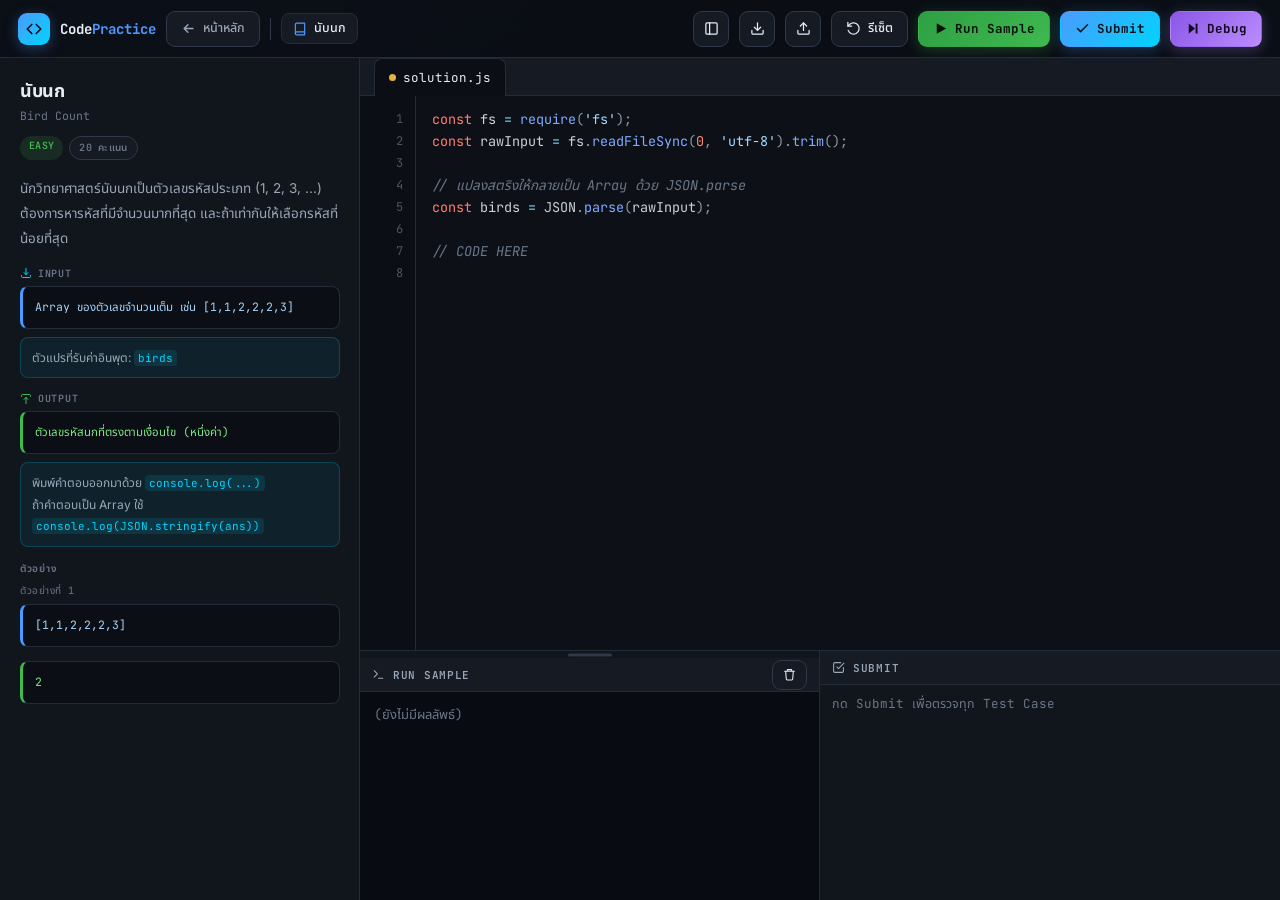
==== editor.html @ e8d46a06 "อัปเดต 2026-09-27 20:39" ====
<!DOCTYPE html>
<html lang="th">
<head>
<meta charset="UTF-8">
<meta name="viewport" content="width=device-width, initial-scale=1.0">
<title>Code Practice — Editor</title>
<link rel="icon" href="data:image/svg+xml,%3Csvg xmlns='http://www.w3.org/2000/svg' viewBox='0 0 32 32'%3E%3Crect width='32' height='32' rx='8' fill='%2300d4ff'/%3E%3Cpath d='M13 10L7 16l6 6M19 10l6 6-6 6' fill='none' stroke='%230b0e14' stroke-width='3' stroke-linecap='round' stroke-linejoin='round'/%3E%3C/svg%3E">
<link rel="preconnect" href="https://fonts.googleapis.com">
<link rel="preconnect" href="https://fonts.gstatic.com" crossorigin>
<link href="https://fonts.googleapis.com/css2?family=JetBrains+Mono:wght@400;500;700&family=Inter:wght@400;500;600;700&family=Noto+Sans+Thai:wght@400;500;600&display=swap" rel="stylesheet">
<link rel="stylesheet" href="js/theme.css?v=54">
<style>
/* ============ LAYOUT 3 ส่วน ============ */
.app{position:relative;z-index:1;display:flex;flex-direction:column;height:100vh;overflow:hidden}
.body{flex:1;display:flex;min-height:0}
.side{
  width:360px;flex:none;display:flex;flex-direction:column;
  background:var(--bg2);border-right:1px solid var(--line);
  transition:width .2s cubic-bezier(.2,.7,.3,1);
}
.side.hide{width:0;border-right-color:transparent}
.side-in{width:360px;height:100%;overflow-y:auto;padding:20px 20px 40px}
.side h1{font-size:18px;font-weight:700;letter-spacing:-.3px;margin-bottom:3px}
.side .sub{font-family:var(--mono);font-size:11.5px;color:var(--fg3);margin-bottom:13px}
.chips{display:flex;gap:6px;flex-wrap:wrap;margin-bottom:16px}
.chip{font-family:var(--mono);font-size:10px;font-weight:600;letter-spacing:.3px;padding:3px 9px;border-radius:999px;text-transform:uppercase}
.chip.easy{background:rgba(63,185,80,.14);color:var(--ok)}
.chip.medium{background:rgba(227,179,65,.14);color:var(--warn)}
.chip.hard{background:rgba(248,81,73,.14);color:var(--err)}
.chip.score{background:var(--card);color:var(--fg3);border:1px solid var(--line2)}
.side .desc{font-size:13.5px;line-height:1.85;color:var(--fg2);margin-bottom:16px}
.blk{margin-bottom:14px}
.blk-t{display:flex;align-items:center;gap:6px;margin-bottom:6px;font-family:var(--mono);font-size:10px;font-weight:600;letter-spacing:.7px;text-transform:uppercase;color:var(--fg3)}
.blk-t svg{width:12px;height:12px}
.blk-t.in svg{color:var(--acc2)} .blk-t.out svg{color:var(--ok)}
.blk pre{font-family:var(--mono);font-size:11.5px;line-height:1.8;white-space:pre-wrap;word-break:break-word;background:var(--bg);border:1px solid var(--line);border-left:3px solid var(--acc);border-radius:8px;padding:10px 12px;color:#a5d6ff}
.blk.out pre{border-left-color:var(--ok);color:#7ee787}
.hint{margin-top:8px;padding:9px 11px;border-radius:8px;background:rgba(0,212,255,.07);border:1px solid rgba(0,212,255,.2);font-size:12px;line-height:1.8;color:var(--fg2)}
.hint code{font-family:var(--mono);font-size:11px;color:var(--acc2);background:rgba(0,212,255,.1);padding:1px 4px;border-radius:4px}
.ex{margin-bottom:8px}
.ex-head{font-family:var(--mono);font-size:10px;color:var(--fg3);text-transform:uppercase;letter-spacing:.5px;margin-bottom:5px}

.right{flex:1;display:flex;flex-direction:column;min-width:0;min-height:0}
.edbar{
  flex:none;display:flex;align-items:center;gap:8px;height:38px;padding:0 14px;
  background:var(--card);border-bottom:1px solid var(--line);
}
.tab{display:flex;align-items:center;gap:7px;height:38px;padding:0 14px;font-family:var(--mono);font-size:12.5px;background:var(--bg);border:1px solid var(--line);border-bottom:none;border-radius:8px 8px 0 0;margin-bottom:-1px}
.tab .dot{width:7px;height:7px;border-radius:50%;background:var(--warn)}
/* ป้ายสถานะการบันทึกอัตโนมัติ */
#saveTag{font-size:11px;color:var(--fg3);display:flex;align-items:center;gap:5px;white-space:nowrap}
#saveTag:empty{display:none}
#saveTag.ok{color:var(--ok,#3fb950)}
#saveTag.saving{color:var(--fg3)}
#saveTag.ok::before{content:'';width:6px;height:6px;border-radius:50%;background:currentColor;flex:none}
.ed{flex:1;min-height:0;display:flex}

/* ---- bottom 2 ส่วน ---- */
.bottom{flex:none;display:flex;height:250px;min-height:34px;border-top:1px solid var(--line)}
.bottom .panel{width:50%;border-right:1px solid var(--line)}
.bottom .panel:last-child{border-right:none}
.grip{flex:none;height:7px;cursor:ns-resize;position:relative}
.grip::after{content:'';position:absolute;left:50%;top:50%;transform:translate(-50%,-50%);width:44px;height:3px;border-radius:3px;background:var(--line2)}
.grip:hover::after{background:var(--acc)}

/* RAW OUTPUT — ไม่มี UI ตกแต่ง */
.raw{
  flex:1;min-height:0;overflow:auto;padding:12px 14px;
  font-family:var(--mono);font-size:13px;line-height:1.7;
  white-space:pre-wrap;word-break:break-word;color:#c9d1d9;background:#080b11;
}
.raw .errline{color:var(--err)}
.raw .dimline{color:var(--fg3)}
.raw .cursor{display:inline-block;width:8px;height:15px;background:var(--acc2);vertical-align:-2px;animation:blink 1s steps(2) infinite}
@keyframes blink{50%{opacity:0}}

/* test case list */
.tcs{padding:8px 10px;display:flex;flex-direction:column;gap:6px}
.tc{border:1px solid var(--line);border-radius:9px;background:var(--bg);overflow:hidden}
.tc-h{display:flex;align-items:center;gap:8px;padding:7px 10px;cursor:pointer}
.tc-h:hover{background:var(--card)}
.tc-n{font-family:var(--mono);font-size:11.5px;color:var(--acc);font-weight:600}
.tc-s{margin-left:auto;font-family:var(--mono);font-size:10px;font-weight:700;padding:2px 8px;border-radius:999px;letter-spacing:.4px}
.tc-s.ok{background:rgba(63,185,80,.15);color:var(--ok)}
.tc-s.no{background:rgba(248,81,73,.15);color:var(--err)}
.tc-b{display:none;padding:0 10px 10px;font-family:var(--mono);font-size:11.5px;line-height:1.8;color:var(--fg2)}
.tc.open .tc-b{display:block}
.tc-b b{color:var(--fg3);font-weight:400}
.tc-b .g{color:var(--ok)} .tc-b .r{color:var(--err)}
.sum{display:flex;align-items:center;gap:10px;font-family:var(--mono);font-size:11.5px;padding:2px 2px 6px}
.sum .ok{color:var(--ok);font-weight:700} .sum .no{color:var(--err);font-weight:700} .sum .dim{color:var(--fg3)}

/* ===== หน้าสรุปคะแนนหลัง Submit ===== */
.finish{padding:16px 14px 14px;text-align:center;border-bottom:1px solid var(--line)}
.finish.pass{background:linear-gradient(180deg,rgba(63,185,80,.10),transparent 78%)}
.finish.fail{background:linear-gradient(180deg,rgba(210,153,34,.10),transparent 78%)}
.fin-badge{width:46px;height:46px;margin:0 auto 8px;border-radius:50%;
  display:flex;align-items:center;justify-content:center;
  background:rgba(63,185,80,.15);color:var(--ok);border:1px solid rgba(63,185,80,.4)}
.fin-badge svg{width:26px;height:26px}
.finish.fail .fin-badge{background:rgba(210,153,34,.15);border-color:rgba(210,153,34,.4);color:var(--warn)}
.fin-tt{font-size:14px;font-weight:700;letter-spacing:.1px}
.fin-score{font-family:var(--mono);font-size:38px;font-weight:800;line-height:1.15;margin:2px 0 1px;
  color:var(--ok);letter-spacing:-1px}
.finish.fail .fin-score{color:var(--warn)}
.fin-score span{font-size:16px;font-weight:600;color:var(--fg3);letter-spacing:0}
.fin-grade{font-size:12px;color:var(--fg2);margin-bottom:12px}
.fin-acts{display:flex;gap:8px;justify-content:center;flex-wrap:wrap}
.fin-acts .btn{text-decoration:none}
.fin-toggle{margin:8px 12px 2px;padding:6px 10px;border-radius:8px;cursor:pointer;
  font-size:11.5px;color:var(--fg3);text-align:center;user-select:none;
  border:1px dashed var(--line);transition:color .12s,border-color .12s}
.fin-toggle:hover{color:var(--acc);border-color:var(--acc)}
.fin-detail{display:none;padding-top:0}
.fin-detail.show{display:block;flex:1;min-height:0;overflow:auto}
.fin-detail .tc:first-child{border-top:1px solid var(--line)}
/* กางรายละเอียดแล้ว ให้หน้าสรุปหยุดขยายแล้วเลื่อนอยู่ตรงนั้น */
.panel.expanded > .pbody{flex:none;overflow:visible}
.nav .btn.back{color:var(--fg2);text-decoration:none}
.nav .btn.back:hover{color:var(--fg);border-color:var(--fg3)}

/* แถบบนกว้างธรรมชาติ ~880px ถ้าแคบกว่านั้นปุ่มจะดันจนล้น
   จึงตัดคำในปุ่มออก เหลือไอคอนล้วน (ยังมี title อธิบายตอนเอามาชี้)
   จอเล็กกว่านั้นอีก ตัดชื่อเว็บออก เหลือเครื่องหมาย */
@media (max-width:880px){
  .nav .btn .bl{display:none}
  .nav .btn{padding-left:9px;padding-right:9px}
  .nav .btn.back span{display:none}
}
@media (max-width:520px){
  .nav .brand-txt{display:none}
}
/* จอเล็กกว่า ~440px ทุกอย่างยังไม่พอด้วย แม้ตัดคำในปุ่มหมดแล้ว
   ตัดปุ่มส่งออก/นำเข้าออก (เป็นการย้ายไฟล์ บนมือถือไม่มีประโยชน์อยู่แล้ว
   งานยังบันทึกในเครื่องอัตโนมัติ) และลดช่องว่างให้พอดี */
@media (max-width:440px){
  .nav{padding:0 10px;gap:6px}
  .nav #btnExport, .nav #btnImport, .nav .nav-div{display:none}
  .nav .btn.icon, .nav .btn{padding-left:7px;padding-right:7px}
}

/* debug area */
.dbgwrap{flex:none;display:none;flex-direction:column;border-top:2px solid var(--pur);background:var(--bg2)}
.dbgwrap.on{display:flex}
.dbgbar{flex:none;display:flex;align-items:center;gap:7px;flex-wrap:wrap;height:46px;padding:0 12px;background:var(--card);border-bottom:1px solid var(--line)}
.dbgcols{flex:1;min-height:0;display:flex}
.dbgcols .panel{width:33.333%;border-right:1px solid var(--line)}
.dbgcols .panel:last-child{border-right:none}
@media (max-width:1000px){
  /* จอแคบ: ย่อแผงล่างให้สั้นลง เพื่อให้พื้นที่เขียนโค้ดได้มากที่สุด */
  .bottom{flex-direction:column;height:auto}
  .bottom .panel{width:100%;height:128px;flex:none;border-right:none;border-bottom:1px solid var(--line)}
  .ed{min-height:180px}
  /* จอแคบ: sidebar เป็น panel เลื่อนเข้ามา ไม่ทับตัวโค้ด
     ซ่อนไว้ตั้งแต่ CSS ไม่ต้องรอ JS -> ไม่มีอาการกะพริบทับโค้ด */
  .side{position:fixed;top:var(--navH);left:0;bottom:0;width:min(86vw,360px);z-index:30;
       transform:translateX(-100%);box-shadow:0 0 50px rgba(0,0,0,.7);
       transition:transform .2s cubic-bezier(.2,.7,.3,1)}
  .side.open{transform:translateX(0)}
  .side-in{width:100%}
  .sidebg{display:none}
  .sidebg.on{display:block;position:fixed;left:0;top:0;right:0;bottom:0;
       background:rgba(0,0,0,.5);z-index:25}
  .nav .pill{display:none}
}
</style>
</head>
<body>
<div class="app">

  <!-- ================= NAVBAR ================= -->
  <nav class="nav">
    <a href="index.html" class="brand" title="กลับหน้าแรก">
      <div class="brand-mark">
        <svg viewBox="0 0 24 24" fill="none" stroke="currentColor" stroke-width="2.2" stroke-linecap="round" stroke-linejoin="round"><path d="M9 18l-6-6 6-6"/><path d="M15 6l6 6-6 6"/></svg>
      </div>
      <div class="brand-txt">Code<b>Practice</b></div>
    </a>
    <a href="index.html" class="btn back" id="btnHome" title="กลับไปหน้ารายการโจทย์ (งานที่เขียนไว้ยังอยู่ครบ)">
      <svg viewBox="0 0 24 24" fill="none" stroke="currentColor" stroke-width="2.3" stroke-linecap="round" stroke-linejoin="round"><path d="M19 12H5M11 18l-6-6 6-6"/></svg>
      <span>หน้าหลัก</span>
    </a>
    <div class="nav-div"></div>
    <div class="pill">
      <svg viewBox="0 0 24 24" fill="none" stroke="currentColor" stroke-width="2" stroke-linecap="round" stroke-linejoin="round"><path d="M4 19.5A2.5 2.5 0 0 1 6.5 17H20"/><path d="M6.5 2H20v20H6.5A2.5 2.5 0 0 1 4 19.5v-15A2.5 2.5 0 0 1 6.5 2z"/></svg>
      <b id="probName">—</b>
    </div>
    <div class="nav-sp"></div>
    <button class="btn icon" id="btnSide" title="ซ่อน/แสดงโจทย์ (Ctrl+B)">
      <svg viewBox="0 0 24 24" fill="none" stroke="currentColor" stroke-width="2" stroke-linecap="round" stroke-linejoin="round"><rect x="3" y="3" width="18" height="18" rx="2"/><path d="M9 3v18"/></svg>
    </button>
    <button class="btn icon" id="btnExport" title="บันทึกงานทั้งหมดเป็นไฟล์ .json (เก็บไว้นอกเบราว์เซอร์ได้)">
      <svg viewBox="0 0 24 24" fill="none" stroke="currentColor" stroke-width="2" stroke-linecap="round" stroke-linejoin="round"><path d="M21 15v4a2 2 0 0 1-2 2H5a2 2 0 0 1-2-2v-4"/><path d="M7 10l5 5 5-5"/><path d="M12 15V3"/></svg>
    </button>
    <button class="btn icon" id="btnImport" title="นำเข้างานที่บันทึกไว้จากไฟล์ .json">
      <svg viewBox="0 0 24 24" fill="none" stroke="currentColor" stroke-width="2" stroke-linecap="round" stroke-linejoin="round"><path d="M21 15v4a2 2 0 0 1-2 2H5a2 2 0 0 1-2-2v-4"/><path d="M7 8l5-5 5 5"/><path d="M12 3v12"/></svg>
    </button>
    <button class="btn" id="btnReset" title="คืนค่าโค้ดเริ่มต้น">
      <svg viewBox="0 0 24 24" fill="none" stroke="currentColor" stroke-width="2" stroke-linecap="round" stroke-linejoin="round"><path d="M3 2v6h6"/><path d="M3.51 15a9 9 0 1 0 2.13-9.36L3 8"/></svg>
      <span class="bl">รีเซ็ต</span>
    </button>
    <button class="btn go" id="btnRun" title="รันตัวอย่างเดียว (Ctrl+Enter)">
      <svg viewBox="0 0 24 24" fill="currentColor"><path d="M6 3.5v17l15-8.5z"/></svg>
      <span class="bl">Run Sample</span>
    </button>
    <button class="btn send" id="btnSubmit" title="ตรวจทุก Test Case (Ctrl+Shift+Enter)">
      <svg viewBox="0 0 24 24" fill="none" stroke="currentColor" stroke-width="2.4" stroke-linecap="round" stroke-linejoin="round"><path d="M20 6L9 17l-5-5"/></svg>
      <span class="bl">Submit</span>
    </button>
    <button class="btn dbg" id="btnDebug" title="เดินทีละบรรทัด (F5)">
      <svg viewBox="0 0 24 24" fill="currentColor"><path d="M6 4l10 8-10 8z"/><rect x="17" y="4" width="3" height="16" rx="1"/></svg>
      <span class="bl">Debug</span>
    </button>
  </nav>

  <!-- ================= BODY ================= -->
  <div class="body">

    <!-- ฉากมืดหลัง sidebar (จอแคบ) — ต้องอยู่นอก .side เพราะ .side มี transform
         ซึ่งจะกลายเป็น containing block ของ position:fixed ทำให้คลุมได้แค่กรอบ sidebar -->
    <div class="sidebg" id="sidebg"></div>

    <!-- โจทย์ -->
    <aside class="side" id="side">
      <div class="side-in">
        <h1 id="pTitle">—</h1>
        <div class="sub" id="pSub">—</div>
        <div class="chips">
          <span class="chip easy" id="pDiff">—</span>
          <span class="chip score" id="pScore">—</span>
        </div>
        <p class="desc" id="pDesc"></p>

        <div class="blk">
          <div class="blk-t in">
            <svg viewBox="0 0 24 24" fill="none" stroke="currentColor" stroke-width="2" stroke-linecap="round" stroke-linejoin="round"><path d="M12 3v12M12 15l-4-4M12 15l4-4M3 17v2a2 2 0 0 0 2 2h14a2 2 0 0 0 2-2v-2"/></svg>
            Input
          </div>
          <pre id="pInput">—</pre>
          <div class="hint">ตัวแปรที่รับค่าอินพุต: <code id="varName">data</code></div>
        </div>

        <div class="blk out">
          <div class="blk-t out">
            <svg viewBox="0 0 24 24" fill="none" stroke="currentColor" stroke-width="2" stroke-linecap="round" stroke-linejoin="round"><path d="M12 21V9M12 9L8 13M12 9l4 4M3 7V5a2 2 0 0 1 2-2h14a2 2 0 0 1 2 2v2"/></svg>
            Output
          </div>
          <pre id="pOutput">—</pre>
          <div class="hint">พิมพ์คำตอบออกมาด้วย <code>console.log(...)</code><br>ถ้าคำตอบเป็น Array ใช้ <code>console.log(JSON.stringify(ans))</code></div>
        </div>

        <div class="blk">
          <div class="blk-t">ตัวอย่าง</div>
          <div id="pExamples"></div>
        </div>
      </div>
    </aside>

    <div class="right">
      <!-- โค้ด -->
      <div class="edbar">
        <div class="tab"><div class="dot"></div>solution.js</div>
        <span class="grow"></span>
        <span class="tag" id="saveTag" title=""></span>
      </div>
      <div class="ed"><div id="code" style="flex:1;min-width:0"></div></div>

      <!-- ===== ล่างซ้าย: Run Sample (ดิบ) ===== -->
      <div class="bottom" id="bottom">
        <div class="panel">
          <div class="grip" id="grip"></div>
          <div class="phead">
            <svg viewBox="0 0 24 24" fill="none" stroke="currentColor" stroke-width="2" stroke-linecap="round" stroke-linejoin="round"><path d="M4 17l6-6-6-6M12 19h8"/></svg>
            Run Sample
            <span class="grow"></span>
            <span class="tag" id="runTag"></span>
            <button class="btn sm" id="btnClearRaw" title="ล้างหน้าจอ">
              <svg viewBox="0 0 24 24" fill="none" stroke="currentColor" stroke-width="2" stroke-linecap="round" stroke-linejoin="round"><path d="M3 6h18M8 6V4a1 1 0 0 1 1-1h6a1 1 0 0 1 1 1v2M19 6l-1 14a2 2 0 0 1-2 2H8a2 2 0 0 1-2-2L5 6"/></svg>
            </button>
          </div>
          <div class="raw" id="rawOut"></div>
        </div>

        <!-- ===== ล่างขวา: Submit ===== -->
        <div class="panel">
          <div class="phead">
            <svg viewBox="0 0 24 24" fill="none" stroke="currentColor" stroke-width="2" stroke-linecap="round" stroke-linejoin="round"><path d="M9 11l3 3L22 4"/><path d="M21 12v7a2 2 0 0 1-2 2H5a2 2 0 0 1-2-2V5a2 2 0 0 1 2-2h11"/></svg>
            Submit
            <span class="grow"></span>
            <span class="tag" id="subTag"></span>
          </div>
          <div class="pbody" id="subBody"></div>
          <div class="pbody fin-detail" id="subDetail"></div>
        </div>
      </div>

      <!-- ===== DEBUG ===== -->
      <div class="dbgwrap" id="dbgWrap">
        <div class="dbgbar">
          <button class="btn sm go" id="dbgStart">
            <svg viewBox="0 0 24 24" fill="currentColor"><path d="M6 3.5v17l15-8.5z"/></svg>เริ่ม
          </button>
          <button class="btn sm" id="dbgStep" disabled>
            <svg viewBox="0 0 24 24" fill="currentColor"><path d="M5 4l10 8-10 8z"/><rect x="16" y="4" width="3" height="16" rx="1"/></svg>สเต็ป
          </button>
          <button class="btn sm" id="dbgGo" disabled>
            <svg viewBox="0 0 24 24" fill="currentColor"><path d="M4 4l9 8-9 8z"/><path d="M14 4l7 8-7 8z"/></svg>ไปต่อจนจบ
          </button>
          <button class="btn sm" id="dbgStop" disabled>
            <svg viewBox="0 0 24 24" fill="currentColor"><rect x="6" y="6" width="12" height="12" rx="2"/></svg>หยุด
          </button>
          <div class="dbgrow"></div>
          <div class="dbgstat">บรรทัด <b id="dbgLine">—</b></div>
          <div class="dbgstat">สเต็ป <b id="dbgStepN">0</b></div>
        </div>
        <div class="dbgcols">
          <div class="panel">
            <div class="phead"><svg viewBox="0 0 24 24" fill="none" stroke="currentColor" stroke-width="2" stroke-linecap="round" stroke-linejoin="round"><path d="M4 17l6-6-6-6M12 19h8"/></svg>Output</div>
            <div class="raw" id="dbgOut"><span class="dimline">กด "เริ่ม" เพื่อเดินโค้ด</span></div>
          </div>
          <div class="panel">
            <div class="phead"><svg viewBox="0 0 24 24" fill="none" stroke="currentColor" stroke-width="2" stroke-linecap="round" stroke-linejoin="round"><rect x="3" y="3" width="18" height="18" rx="2"/><path d="M8 8h8M8 12h8M8 16h5"/></svg>ตัวแปร</div>
            <div class="pbody"><div class="vlist" id="dbgVars"></div></div>
          </div>
          <div class="panel">
            <div class="phead"><svg viewBox="0 0 24 24" fill="none" stroke="currentColor" stroke-width="2" stroke-linecap="round" stroke-linejoin="round"><path d="M12 2l3 7h7l-5.5 4.5L18 21l-6-4-6 4 1.5-7.5L2 9h7z"/></svg>Call stack</div>
            <div class="pbody"><div class="stack" id="dbgStack"></div></div>
          </div>
        </div>
      </div>
    </div>
  </div>
</div>

<input type="file" id="fileImport" accept="application/json,.json" class="vh">
<script src="problems/problems.js?v=54"></script>
<script src="js/interpreter.js?v=54"></script>
<script src="js/editor.js?v=54"></script>
<script src="js/app.js?v=54"></script>
</body>
</html>
---- js/theme.css ----
/* =========================================================================
   theme.css — ระบบดีไซน์กลาง (ใช้ร่วมกันทุกหน้า)
   ========================================================================= */
:root{  --bg:#0b0e14; --bg2:#11151c; --card:#151a23; --card2:#1b212c; --elev:#1e2530;
  --line:#232b38; --line2:#2f3949;
  --fg:#e6edf3; --fg2:#9aa7b8; --fg3:#6b7789;
  --acc:#4c9aff; --acc2:#00d4ff; --ok:#3fb950; --err:#f85149; --warn:#e3b341; --pur:#bc8cff;
  --mono:'JetBrains Mono','Noto Sans Thai',ui-monospace,Consolas,monospace;
  --sans:'Inter','Noto Sans Thai',system-ui,-apple-system,sans-serif;
  --r:12px;
}
*{margin:0;padding:0;box-sizing:border-box}
/* ซ่อนแต่ยังเข้าถึงด้วยคีย์บอร์ด/เครื่องมือช่วยการเข้าถึงได้ */
.vh{position:absolute!important;width:1px;height:1px;padding:0;margin:-1px;overflow:hidden;clip:rect(0 0 0 0);clip-path:inset(50%);white-space:nowrap;border:0}
html,body{height:100%}
body{
  font-family:var(--sans); background:var(--bg); color:var(--fg);
  -webkit-font-smoothing:antialiased; font-size:14px;
}
body::before{
  content:''; position:fixed; inset:0; pointer-events:none; z-index:0;
  background:
    radial-gradient(900px 500px at 12% -12%, rgba(76,154,255,.12), transparent 62%),
    radial-gradient(760px 420px at 96% -4%, rgba(0,212,255,.08), transparent 60%);
}
button{font-family:inherit}
::-webkit-scrollbar{width:10px;height:10px}
::-webkit-scrollbar-track{background:transparent}
::-webkit-scrollbar-thumb{background:var(--line2);border-radius:10px;border:2px solid transparent;background-clip:padding-box}
::-webkit-scrollbar-thumb:hover{background:#3d4a5e;background-clip:padding-box}

/* ============================= NAVBAR ============================= */
.nav{
  position:relative;z-index:40;
  display:flex;align-items:center;gap:10px;
  padding:0 18px;height:58px;
  background:rgba(11,14,20,.82);backdrop-filter:blur(14px) saturate(140%);
  border-bottom:1px solid var(--line);
}
.brand{display:flex;align-items:center;gap:10px;text-decoration:none;color:inherit;flex:none}
.brand-mark{
  width:32px;height:32px;flex:none;display:grid;place-items:center;border-radius:9px;
  color:#06090f;background:linear-gradient(135deg,var(--acc),var(--acc2));
  box-shadow:0 3px 14px rgba(76,154,255,.35);
}
.brand-mark svg{width:18px;height:18px}
.brand-txt{font-family:var(--mono);font-weight:700;font-size:14px;white-space:nowrap}
.brand-txt b{color:var(--acc)}
.nav-div{width:1px;height:22px;background:var(--line2);flex:none}
.pill{
  display:flex;align-items:center;gap:7px;min-width:0;
  font-family:var(--mono);font-size:12.5px;color:var(--fg2);
  padding:5px 11px;border-radius:8px;background:var(--card);border:1px solid var(--line);
}
.pill svg{width:14px;height:14px;flex:none;color:var(--acc)}
.pill b{color:var(--fg);font-weight:500;overflow:hidden;text-overflow:ellipsis;white-space:nowrap}
.nav-sp{flex:1;min-width:6px}

.btn{
  display:inline-flex;align-items:center;gap:7px;
  height:36px;padding:0 14px;flex:none;
  font-family:var(--mono);font-size:12.5px;font-weight:500;
  border-radius:9px;cursor:pointer;white-space:nowrap;
  background:var(--card);color:var(--fg);border:1px solid var(--line2);
  transition:transform .14s cubic-bezier(.2,.7,.3,1),background .16s,border-color .16s,box-shadow .16s,color .16s;
}
.btn svg{width:15px;height:15px;flex:none}
.btn:hover{background:var(--card2);border-color:var(--acc);color:var(--acc);transform:translateY(-1px)}
.btn:active{transform:translateY(0)}
.btn:focus-visible{outline:2px solid var(--acc);outline-offset:2px}
.btn.icon{width:36px;padding:0;justify-content:center}
.btn.sm{height:30px;padding:0 10px;font-size:11.5px}
.btn:disabled{opacity:.4;cursor:not-allowed;transform:none;box-shadow:none}
.btn.go{background:linear-gradient(135deg,#2ea043,#3fb950);color:#04120a;border-color:transparent;font-weight:700;box-shadow:0 3px 14px rgba(63,185,80,.28)}
.btn.go:hover{color:#04120a;border-color:transparent;filter:brightness(1.08);box-shadow:0 6px 20px rgba(63,185,80,.42)}
.btn.send{background:linear-gradient(135deg,#4c9aff,#00d4ff);color:#04121a;border-color:transparent;font-weight:700;box-shadow:0 3px 14px rgba(76,154,255,.28)}
.btn.send:hover{color:#04121a;border-color:transparent;filter:brightness(1.08);box-shadow:0 6px 22px rgba(76,154,255,.45)}
.btn.dbg{background:linear-gradient(135deg,#8957e5,#bc8cff);color:#12061f;border-color:transparent;font-weight:700;box-shadow:0 3px 14px rgba(188,140,255,.28)}
.btn.dbg:hover{color:#12061f;border-color:transparent;filter:brightness(1.08)}
.btn.on{background:rgba(188,140,255,.16);border-color:var(--pur);color:var(--pur)}
.btn kbd{font-family:var(--mono);font-size:10px;padding:1px 4px;border-radius:4px;background:rgba(0,0,0,.22);border:1px solid rgba(0,0,0,.25)}

/* ============================= PANELS ============================= */
.panel{display:flex;flex-direction:column;min-width:0;min-height:0;background:var(--bg2)}
.phead{
  flex:none;display:flex;align-items:center;gap:8px;
  height:34px;padding:0 12px;
  background:var(--card);border-bottom:1px solid var(--line);
  font-family:var(--mono);font-size:11px;font-weight:600;letter-spacing:.7px;text-transform:uppercase;color:var(--fg2);
}
.phead svg{width:13px;height:13px;flex:none}
.phead .grow{flex:1}
.phead .tag{font-size:10px;letter-spacing:0;text-transform:none;color:var(--fg3)}
.pbody{flex:1;min-height:0;overflow:auto;padding:10px 12px}

/* ============================ CODE EDITOR ============================
   วาดเฉพาะบรรทัดที่มองเห็น (windowed) -> เร็วไม่ขึ้นกับขนาดไฟล์
   gutter: เลื่อนแนวตั้งอย่างเดียว
   ce-hl  : เลื่อนแนวนอนตาม textarea, แนวตั้งเลื่อนตามจุดเริ่ม window
   bglayer: แถบไฮไลต์บรรทัด เลื่อนแนวตั้งอย่างเดียว
   ================================================================= */
.ce{display:flex;height:100%;min-height:0;font-family:var(--mono);font-size:13.5px;line-height:22px;background:#0d1117;position:relative;overflow:hidden}
.ce-gutter{
  flex:none;width:56px;overflow:hidden;background:#0b0f15;
  border-right:1px solid var(--line);user-select:none;position:relative;
}
.ce-gutter-in{position:absolute;top:0;left:0;right:0;padding:12px 0;will-change:transform}
.ce-gutter-in .ln{height:22px;line-height:22px;font-size:12px;text-align:right;padding-right:12px;color:#4b5563;cursor:pointer;border-radius:4px 0 0 4px}
.ce-gutter-in .ln.dbg{color:#0b0e14;background:var(--pur);font-weight:700}
.ce-gutter-in .ln.err{color:#fff;background:var(--err);font-weight:700}
.ce-scroll{flex:1;position:relative;overflow:hidden;min-width:0}
.ce-hl{
  position:absolute;top:0;left:0;margin:0;padding:12px 16px;border:0;background:transparent;
  font-family:inherit;font-size:inherit;line-height:inherit;font-weight:400;
  letter-spacing:normal;word-spacing:normal;white-space:pre;tab-size:4;-moz-tab-size:4;
  overflow-wrap:normal;word-break:normal;color:#c9d1d9;
  width:max-content;min-width:100%;
  pointer-events:none;will-change:transform;
}
.ce-bglayer{position:absolute;top:0;left:0;right:0;height:0;pointer-events:none;will-change:transform}
.ce-hlbg{position:absolute;left:56px;right:0;display:none}
.ce-hlbg.dbg{background:rgba(188,140,255,.14);box-shadow:inset 3px 0 0 var(--pur)}
.ce-hlbg.err{background:rgba(248,81,73,.16);box-shadow:inset 3px 0 0 var(--err)}
.ce-input{
  position:absolute;top:0;left:0;width:100%;height:100%;z-index:2;
  margin:0;padding:12px 16px;border:0;box-sizing:border-box;
  font-family:inherit;font-size:inherit;line-height:inherit;font-weight:400;
  letter-spacing:normal;word-spacing:normal;white-space:pre;tab-size:4;-moz-tab-size:4;
  overflow-wrap:normal;word-break:normal;
  background:transparent;color:transparent;caret-color:#4c9aff;
  resize:none;outline:0;overflow:auto;display:block;
}
.ce-input::selection{background:rgba(76,154,255,.3)}
.ce-hl .c{color:#6b7789;font-style:italic}
.ce-hl .s{color:#a5d6ff}
.ce-hl .n{color:#f78c6c}
.ce-hl .k{color:#ff7b72}
.ce-hl .f{color:#82aaff}
.ce-hl .o{color:#89ddff}
.ce-hl .p{color:#8b949e}

.ce-ac{
  position:absolute;display:none;z-index:30;min-width:220px;max-width:290px;max-height:230px;overflow:auto;
  background:#161b22;border:1px solid var(--line2);border-radius:9px;
  box-shadow:0 14px 40px rgba(0,0,0,.6);padding:4px;
}
.ce-ac.on{display:block}
.ac-i{display:flex;align-items:center;gap:8px;padding:5px 8px;border-radius:6px;cursor:pointer;font-size:12.5px}
.ac-i:hover,.ac-i.sel{background:rgba(76,154,255,.16)}
.ac-l{font-weight:500}
.ac-l.var{color:#a5d6ff}.ac-l.par{color:#7ee787}.ac-l.val{color:#d2a8ff}
.ac-l.kw{color:#ff7b72}.ac-l.snip{color:var(--pur)}.ac-l.fn{color:#82aaff}.ac-l.meth{color:#79c0ff}
.ac-l.glb{color:#ffa657}
.ac-d{color:var(--fg3);font-size:11px;font-style:italic;overflow:hidden;text-overflow:ellipsis;white-space:nowrap}
.ac-k{margin-left:auto;font-size:9.5px;color:var(--fg3);text-transform:uppercase;letter-spacing:.4px}

/* ============================== DEBUG ============================== */
.dbgbar{
  flex:none;display:flex;align-items:center;gap:7px;flex-wrap:wrap;
  height:44px;padding:0 12px;background:var(--card);border-bottom:1px solid var(--line);
}
.dbgstat{font-family:var(--mono);font-size:11.5px;color:var(--fg3);display:flex;align-items:center;gap:6px}
.dbgstat b{color:var(--fg)}
.dbgrow{flex:1}
.vlist{font-family:var(--mono);font-size:12.5px;line-height:1.75}
.vgroup{margin-bottom:12px}
.vgroup-t{
  font-family:var(--mono);font-size:9.5px;letter-spacing:.6px;text-transform:uppercase;
  color:var(--fg3);padding:4px 0 5px;border-bottom:1px solid var(--line);margin-bottom:4px;
  position:sticky;top:0;background:var(--bg2);
}
.vrow{display:flex;gap:8px;padding:2px 0;border-bottom:1px dashed rgba(255,255,255,.04)}
.vval.arr{color:#7ee787}
.vval.obj{color:#ffd479}
.vval.bool{color:#ff7b72}
.vval.nul{color:var(--fg3)}

/* บรรทัดที่กำลังทำงานใช้ตัวแปรอะไร */
.vgroup-use{
  background:rgba(188,140,255,.07);border:1px solid rgba(188,140,255,.25);
  border-radius:9px;padding:8px 10px;margin-bottom:12px;
}
.vgroup-use .vgroup-t{color:var(--pur);border-bottom-color:rgba(188,140,255,.25);background:transparent;position:static}
.use{display:flex;align-items:baseline;gap:7px;padding:3px 0;flex-wrap:wrap}
.use-n{color:#a5d6ff;font-weight:500}
.use-m{font-size:9.5px;padding:1px 6px;border-radius:999px;letter-spacing:.3px;white-space:nowrap}
.use-m.m-r{background:rgba(76,154,255,.16);color:var(--acc)}
.use-m.m-w{background:rgba(227,179,65,.16);color:var(--warn)}
.use-m.m-rw{background:rgba(188,140,255,.18);color:var(--pur)}
.use-v{color:#7ee787;word-break:break-all}
.vdot{width:4px;height:4px;border-radius:50%;background:transparent;flex:none;margin-left:2px}
.vrow.used .vdot{background:var(--pur);box-shadow:0 0 5px var(--pur)}
.vrow.used .vname{color:var(--pur);font-weight:600}
.vname{color:#a5d6ff;flex:none;min-width:88px}
.vval{color:#7ee787;word-break:break-all;flex:1}
.vval.chg{color:#ffd479;font-weight:600}
.vval.num{color:#f78c6c}
.vval.str{color:#a5d6ff}
.stack{font-family:var(--mono);font-size:12px;line-height:1.9;color:var(--fg2)}
.stack div{padding:1px 0}
.stack .cur{color:var(--pur);font-weight:600}
.empty{color:var(--fg3);font-size:12.5px;font-family:var(--mono)}
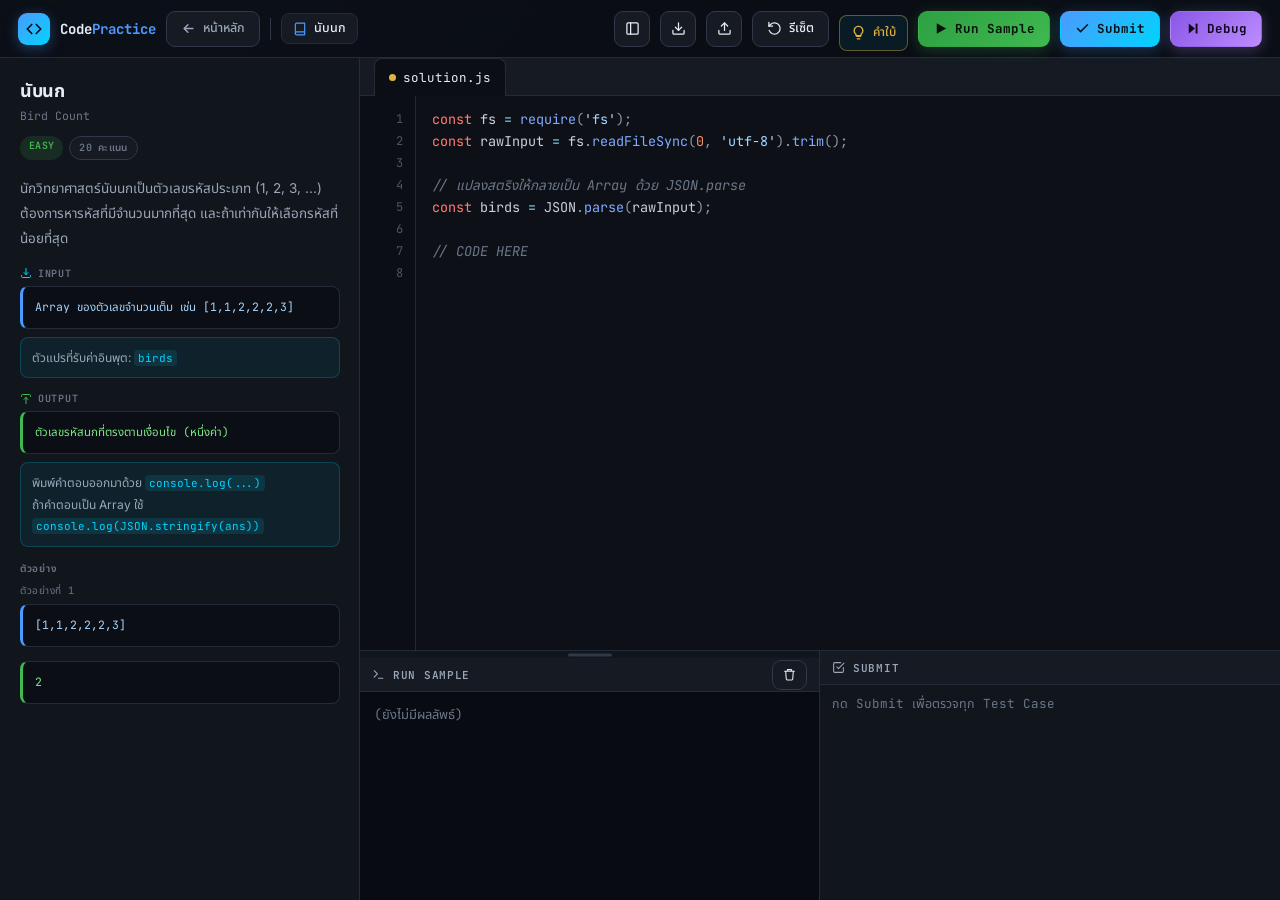
==== commit f5367985: "อัปเดต 2026-09-27 21:56" ====
--- a/editor.html
+++ b/editor.html
@@ -1,4 +1,4 @@
-<!DOCTYPE html>
+﻿<!DOCTYPE html>
 <html lang="th">
 <head>
 <meta charset="UTF-8">
@@ -8,7 +8,7 @@
 <link rel="preconnect" href="https://fonts.googleapis.com">
 <link rel="preconnect" href="https://fonts.gstatic.com" crossorigin>
 <link href="https://fonts.googleapis.com/css2?family=JetBrains+Mono:wght@400;500;700&family=Inter:wght@400;500;600;700&family=Noto+Sans+Thai:wght@400;500;600&display=swap" rel="stylesheet">
-<link rel="stylesheet" href="js/theme.css?v=54">
+<link rel="stylesheet" href="js/theme.css?v=56">
 <style>
 /* ============ LAYOUT 3 ส่วน ============ */
 .app{position:relative;z-index:1;display:flex;flex-direction:column;height:100vh;overflow:hidden}
@@ -127,7 +127,15 @@
   .nav .btn{padding-left:9px;padding-right:9px}
   .nav .btn.back span{display:none}
 }
-@media (max-width:520px){
+/* จอแคบลงอีก: ตัดเส้นคั่นในแถบบนออก และลดช่องว่างให้พอดี
+   (ปุ่มคำใบ้เพิ่มเข้ามา ทำให้ช่องว่างเต็มขึ้นทุกด้าน) */
+@media (max-width:700px){
+  .nav{padding:0 12px;gap:5px}
+  .nav .nav-div{display:none}
+  .nav .btn{padding-left:8px;padding-right:8px}
+}
+/* ถึงขั้นที่ชื่อเว็บเริ่มกินพื้นที่มากกว่าปุ่มที่จำเป็น — เหลือไว้แค่ไอคอน */
+@media (max-width:640px){
   .nav .brand-txt{display:none}
 }
 /* จอเล็กกว่า ~440px ทุกอย่างยังไม่พอด้วย แม้ตัดคำในปุ่มหมดแล้ว
@@ -135,7 +143,7 @@
    งานยังบันทึกในเครื่องอัตโนมัติ) และลดช่องว่างให้พอดี */
 @media (max-width:440px){
   .nav{padding:0 10px;gap:6px}
-  .nav #btnExport, .nav #btnImport, .nav .nav-div{display:none}
+  .nav #btnExport, .nav #btnImport{display:none}
   .nav .btn.icon, .nav .btn{padding-left:7px;padding-right:7px}
 }
 
@@ -163,6 +171,94 @@
        background:rgba(0,0,0,.5);z-index:25}
   .nav .pill{display:none}
 }
+
+  /* ================= ปุ่มคำใบ้ในแถบบน ================= */
+  .nav .btn.hint{color:var(--warn);border-color:color-mix(in srgb,var(--warn) 42%,transparent)}
+  .nav .btn.hint:hover{background:color-mix(in srgb,var(--warn) 12%,transparent);
+       border-color:var(--warn);color:var(--warn)}
+  .nav .btn.hint.on{background:color-mix(in srgb,var(--warn) 18%,transparent);
+       border-color:var(--warn);color:var(--warn)}
+  /* จุดบอกว่าเคยเปิดระดับไหนไปแล้ว */
+  .hintdot{display:none;position:absolute;top:4px;right:4px;width:7px;height:7px;
+       border-radius:50%;background:var(--warn);box-shadow:0 0 0 2px var(--bg2)}
+  .nav .btn.hint.used .hintdot{display:block}
+  .nav .btn{position:relative}
+
+  /* ================= แผงคำใบ้ ================= */
+  .hbg{position:fixed;inset:0;background:rgba(0,0,0,.5);z-index:40}
+  .hpanel{position:fixed;top:var(--navH);right:0;bottom:0;width:min(560px,94vw);
+       z-index:41;background:var(--bg2);border-left:1px solid var(--line);
+       box-shadow:-14px 0 44px rgba(0,0,0,.55);
+       display:flex;flex-direction:column}
+  .hpanel[hidden],.hbg[hidden]{display:none}
+  .hhead{display:flex;align-items:center;gap:10px;padding:11px 12px;
+       border-bottom:1px solid var(--line);flex:none}
+  .htitle{display:flex;align-items:center;gap:8px;font-size:14.5px;color:var(--fg)}
+  .htitle svg{width:19px;height:19px;color:var(--warn);flex:none}
+  .hhead .btn{margin-left:auto}
+
+  .hintro{padding:11px 14px 12px;font-size:12.5px;line-height:1.65;color:var(--fg2);
+       border-bottom:1px solid var(--line);background:var(--bg);flex:none}
+  .hbody{flex:1;overflow-y:auto;padding:12px 14px 24px}
+  .hfoot{flex:none;padding:9px 14px;border-top:1px solid var(--line);
+       font-size:12px;color:var(--fg3);background:var(--bg)}
+
+  /* กล่องคำใบ้แต่ละระดับ */
+  .hlvl{border:1px solid var(--line);border-radius:9px;margin-bottom:9px;
+       background:var(--bg);overflow:hidden}
+  .hlvl-btn{width:100%;display:flex;align-items:center;gap:9px;padding:9px 11px;
+       background:none;border:0;color:var(--fg);font:inherit;font-size:13px;
+       cursor:pointer;text-align:left}
+  .hlvl-btn:hover{background:var(--bg2)}
+  .hlvl-btn:focus-visible{outline:2px solid var(--acc);outline-offset:-2px}
+  .hlvl-n{flex:none;width:21px;height:21px;border-radius:50%;display:grid;place-items:center;
+       font-size:11.5px;font-weight:700;background:var(--line);color:var(--fg2)}
+  .hlvl.open .hlvl-n{background:var(--acc);color:#fff}
+  .hlvl.open .hlvl-btn .chev{transform:rotate(90deg)}
+  .hlvl-btn .chev{width:15px;height:15px;flex:none;color:var(--fg3);
+       transition:transform .16s ease;margin-left:auto}
+  .hlvl-btn .seen{flex:none;font-size:11px;color:var(--ok)}
+
+  .hlvl-body{display:none;padding:2px 12px 12px 41px;font-size:13px;line-height:1.8;
+       color:var(--fg2);white-space:pre-wrap}
+  .hlvl.open .hlvl-body{display:block}
+
+  /* การ์ดเฉลยแต่ละแบบ */
+  .sol{border:1px solid var(--line);border-radius:9px;margin:0 0 9px;
+       background:var(--bg);overflow:hidden}
+  .sol-rec{border-color:color-mix(in srgb,var(--ok) 45%,var(--line))}
+  .sol-btn{width:100%;display:flex;align-items:flex-start;gap:9px;padding:10px 11px;
+       background:none;border:0;color:var(--fg);font:inherit;text-align:left;cursor:pointer}
+  .sol-btn:hover{background:var(--bg2)}
+  .sol-btn:focus-visible{outline:2px solid var(--acc);outline-offset:-2px}
+  .sol-nm{flex:1;min-width:0}
+  .sol-name{font-size:13.5px;font-weight:600;line-height:1.45}
+  .sol-cx{margin-top:3px;font-size:11.5px;color:var(--fg3);font-variant-numeric:tabular-nums}
+  .sol-tag{flex:none;font-size:10.5px;font-weight:700;padding:2px 7px;border-radius:99px;
+       background:color-mix(in srgb,var(--ok) 20%,transparent);color:var(--ok);
+       border:1px solid color-mix(in srgb,var(--ok) 40%,transparent)}
+  .sol.open .sol-btn .chev{transform:rotate(90deg)}
+  .sol-btn .chev{width:15px;height:15px;flex:none;color:var(--fg3);margin-top:2px;
+       transition:transform .16s ease}
+
+  .sol-body{display:none;padding:0 12px 12px;border-top:1px solid var(--line)}
+  .sol.open .sol-body{display:block}
+  .sol-lb{font-size:11.5px;font-weight:700;color:var(--fg3);margin:10px 0 3px;
+       text-transform:none;letter-spacing:.01em}
+  .sol-body ul{margin:0;padding-left:17px;font-size:12.5px;line-height:1.75;color:var(--fg2)}
+  .sol-body li{margin-bottom:1px}
+  .sol-body li::marker{color:var(--fg3)}
+  .sol-pro li::marker{color:var(--ok)}
+  .sol-con li::marker{color:var(--warn)}
+  .sol-why{font-size:12.5px;line-height:1.7;color:var(--fg2);background:var(--bg2);
+       border-left:2px solid var(--acc);padding:8px 10px;border-radius:0 6px 6px 0;margin:10px 0 2px}
+
+  .sol-code{position:relative;margin-top:4px}
+  .sol-code pre{margin:0;padding:11px 12px;background:var(--bg);border:1px solid var(--line);
+       border-radius:7px;font:12.2px/1.62 var(--mono,ui-monospace,Consolas,monospace);
+       color:var(--fg);overflow-x:auto;white-space:pre;max-height:330px;overflow-y:auto}
+  .sol-copy{position:absolute;top:6px;right:6px}
+  .sol-note{font-size:11.5px;line-height:1.6;color:var(--fg3);margin-top:6px}
 </style>
 </head>
 <body>
@@ -199,6 +295,11 @@
       <svg viewBox="0 0 24 24" fill="none" stroke="currentColor" stroke-width="2" stroke-linecap="round" stroke-linejoin="round"><path d="M3 2v6h6"/><path d="M3.51 15a9 9 0 1 0 2.13-9.36L3 8"/></svg>
       <span class="bl">รีเซ็ต</span>
     </button>
+    <button class="btn hint" id="btnHint" title="เปิดคำใบ้ 3 ระดับ + เฉลยหลายแบบ (Ctrl+H)">
+      <svg viewBox="0 0 24 24" fill="none" stroke="currentColor" stroke-width="2" stroke-linecap="round" stroke-linejoin="round"><path d="M9 18h6"/><path d="M10 22h4"/><path d="M12 2a7 7 0 0 0-4 12.7V17h8v-2.3A7 7 0 0 0 12 2z"/></svg>
+      <span class="bl">คำใบ้</span>
+      <span class="hintdot" id="hintDot"></span>
+    </button>
     <button class="btn go" id="btnRun" title="รันตัวอย่างเดียว (Ctrl+Enter)">
       <svg viewBox="0 0 24 24" fill="currentColor"><path d="M6 3.5v17l15-8.5z"/></svg>
       <span class="bl">Run Sample</span>
@@ -333,9 +434,35 @@
 </div>
 
 <input type="file" id="fileImport" accept="application/json,.json" class="vh">
-<script src="problems/problems.js?v=54"></script>
-<script src="js/interpreter.js?v=54"></script>
-<script src="js/editor.js?v=54"></script>
-<script src="js/app.js?v=54"></script>
+
+<!-- ================= แผงคำใบ้ + เฉลยหลายแบบ ================= -->
+<div class="hbg" id="hintBg" hidden></div>
+<aside class="hpanel" id="hintPanel" hidden aria-label="คำใบ้และเฉลยอ้างอิง">
+  <div class="hhead">
+    <div class="htitle">
+      <svg viewBox="0 0 24 24" fill="none" stroke="currentColor" stroke-width="2" stroke-linecap="round" stroke-linejoin="round"><path d="M9 18h6"/><path d="M10 22h4"/><path d="M12 2a7 7 0 0 0-4 12.7V17h8v-2.3A7 7 0 0 0 12 2z"/></svg>
+      <b>คำใบ้ &amp; เฉลยอ้างอิง</b>
+    </div>
+    <button class="btn icon" id="hintClose" title="ปิด (Esc)">
+      <svg viewBox="0 0 24 24" fill="none" stroke="currentColor" stroke-width="2.3" stroke-linecap="round"><path d="M18 6L6 18M6 6l12 12"/></svg>
+    </button>
+  </div>
+
+  <div class="hintro">
+    โจทย์เดียวกันแก้ได้หลายวิธี แต่ละวิธีมีข้อดีข้อเสียต่างกัน
+    เลือกเฉลยที่เข้าใจง่ายที่สุดก่อน แล้วค่อยลองปรับให้เร็วขึ้นภายหลัง
+  </div>
+
+  <div class="hbody" id="hintBody"></div>
+
+  <div class="hfoot">
+    <span id="hintStat">—</span>
+  </div>
+</aside>
+
+<script src="problems/problems.js?v=56"></script>
+<script src="js/interpreter.js?v=56"></script>
+<script src="js/editor.js?v=56"></script>
+<script src="js/app.js?v=56"></script>
 </body>
 </html>
--- a/js/theme.css
+++ b/js/theme.css
@@ -8,6 +8,10 @@
   --mono:'JetBrains Mono','Noto Sans Thai',ui-monospace,Consolas,monospace;
   --sans:'Inter','Noto Sans Thai',system-ui,-apple-system,sans-serif;
   --r:12px;
+  /* ความสูงแถบบน (ต้องตรงกับ .nav ในไฟล์นี้) — ใช้กับแผงเลื่อนที่ต้องเริ่มใต้แถบบน
+     ถ้าไม่นิยามไว้ position:fixed + top:var(--navH) จะกลายเป็น top:auto
+     แล้วกล่องจะไปโผล่ที่ตำแหน่งปกติของเอกสารแทนที่จะตรึงบนหน้าจอ */
+  --navH:58px;
 }
 *{margin:0;padding:0;box-sizing:border-box}
 /* ซ่อนแต่ยังเข้าถึงด้วยคีย์บอร์ด/เครื่องมือช่วยการเข้าถึงได้ */
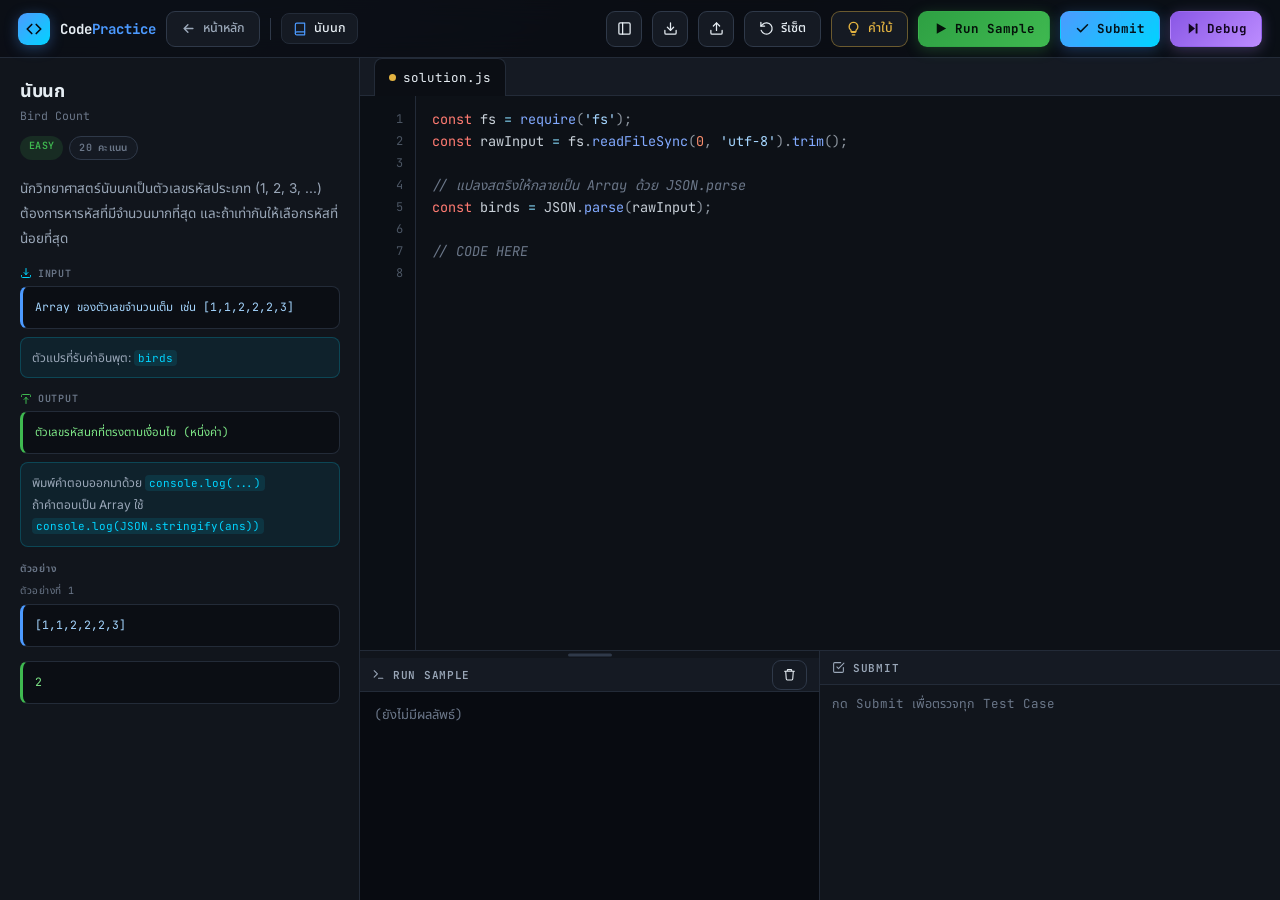
==== commit 18b579ed: "อัปเดต 2026-09-27 22:14" ====
--- a/editor.html
+++ b/editor.html
@@ -8,7 +8,7 @@
 <link rel="preconnect" href="https://fonts.googleapis.com">
 <link rel="preconnect" href="https://fonts.gstatic.com" crossorigin>
 <link href="https://fonts.googleapis.com/css2?family=JetBrains+Mono:wght@400;500;700&family=Inter:wght@400;500;600;700&family=Noto+Sans+Thai:wght@400;500;600&display=swap" rel="stylesheet">
-<link rel="stylesheet" href="js/theme.css?v=56">
+<link rel="stylesheet" href="js/theme.css?v=58">
 <style>
 /* ============ LAYOUT 3 ส่วน ============ */
 .app{position:relative;z-index:1;display:flex;flex-direction:column;height:100vh;overflow:hidden}
@@ -127,11 +127,9 @@
   .nav .btn{padding-left:9px;padding-right:9px}
   .nav .btn.back span{display:none}
 }
-/* จอแคบลงอีก: ตัดเส้นคั่นในแถบบนออก และลดช่องว่างให้พอดี
-   (ปุ่มคำใบ้เพิ่มเข้ามา ทำให้ช่องว่างเต็มขึ้นทุกด้าน) */
+/* จอแคบลงอีก: ลดช่องว่างให้พอดี (ปุ่มคำใบ้เพิ่มเข้ามา ทำให้ช่องว่างเต็มขึ้นทุกด้าน) */
 @media (max-width:700px){
   .nav{padding:0 12px;gap:5px}
-  .nav .nav-div{display:none}
   .nav .btn{padding-left:8px;padding-right:8px}
 }
 /* ถึงขั้นที่ชื่อเว็บเริ่มกินพื้นที่มากกว่าปุ่มที่จำเป็น — เหลือไว้แค่ไอคอน */
@@ -170,18 +168,23 @@
   .sidebg.on{display:block;position:fixed;left:0;top:0;right:0;bottom:0;
        background:rgba(0,0,0,.5);z-index:25}
   .nav .pill{display:none}
-}
-
-  /* ================= ปุ่มคำใบ้ในแถบบน ================= */
-  .nav .btn.hint{color:var(--warn);border-color:color-mix(in srgb,var(--warn) 42%,transparent)}
-  .nav .btn.hint:hover{background:color-mix(in srgb,var(--warn) 12%,transparent);
+  /* เส้นคั่นมีไว้คั่นชื่อโจทย์เท่านั้น พอซ่อนชื่อโจทย์แล้วก็ไม่มีความหมาย
+     ตัดทิ้งแล้วได้พื้นที่กลับมาให้ปุ่มอื่น */
+  .nav .nav-div{display:none}
+}
+
+  /* ================= ปุ่มคำใบ้ในแถบบน =================
+     ชื่อคลาสต้องเป็น "hbtn" ไม่ใช่ "hint" — .hint ถูกใช้ไปแล้วกับกล่องข้อความ
+     ใน sidebar ซึ่งมี margin-top:8px ถ้าชนกันจะทำให้ปุ่มต่ำกว่าปุ่มอื่นทันที */
+  .nav .btn.hbtn{color:var(--warn);border-color:color-mix(in srgb,var(--warn) 42%,transparent)}
+  .nav .btn.hbtn:hover{background:color-mix(in srgb,var(--warn) 12%,transparent);
        border-color:var(--warn);color:var(--warn)}
-  .nav .btn.hint.on{background:color-mix(in srgb,var(--warn) 18%,transparent);
+  .nav .btn.hbtn.on{background:color-mix(in srgb,var(--warn) 18%,transparent);
        border-color:var(--warn);color:var(--warn)}
   /* จุดบอกว่าเคยเปิดระดับไหนไปแล้ว */
   .hintdot{display:none;position:absolute;top:4px;right:4px;width:7px;height:7px;
        border-radius:50%;background:var(--warn);box-shadow:0 0 0 2px var(--bg2)}
-  .nav .btn.hint.used .hintdot{display:block}
+  .nav .btn.hbtn.used .hintdot{display:block}
   .nav .btn{position:relative}
 
   /* ================= แผงคำใบ้ ================= */
@@ -295,7 +298,7 @@
       <svg viewBox="0 0 24 24" fill="none" stroke="currentColor" stroke-width="2" stroke-linecap="round" stroke-linejoin="round"><path d="M3 2v6h6"/><path d="M3.51 15a9 9 0 1 0 2.13-9.36L3 8"/></svg>
       <span class="bl">รีเซ็ต</span>
     </button>
-    <button class="btn hint" id="btnHint" title="เปิดคำใบ้ 3 ระดับ + เฉลยหลายแบบ (Ctrl+H)">
+    <button class="btn hbtn" id="btnHint" title="เปิดคำใบ้ 3 ระดับ + เฉลยหลายแบบ (Ctrl+H)">
       <svg viewBox="0 0 24 24" fill="none" stroke="currentColor" stroke-width="2" stroke-linecap="round" stroke-linejoin="round"><path d="M9 18h6"/><path d="M10 22h4"/><path d="M12 2a7 7 0 0 0-4 12.7V17h8v-2.3A7 7 0 0 0 12 2z"/></svg>
       <span class="bl">คำใบ้</span>
       <span class="hintdot" id="hintDot"></span>
@@ -460,9 +463,9 @@
   </div>
 </aside>
 
-<script src="problems/problems.js?v=56"></script>
-<script src="js/interpreter.js?v=56"></script>
-<script src="js/editor.js?v=56"></script>
-<script src="js/app.js?v=56"></script>
+<script src="problems/problems.js?v=58"></script>
+<script src="js/interpreter.js?v=58"></script>
+<script src="js/editor.js?v=58"></script>
+<script src="js/app.js?v=58"></script>
 </body>
 </html>
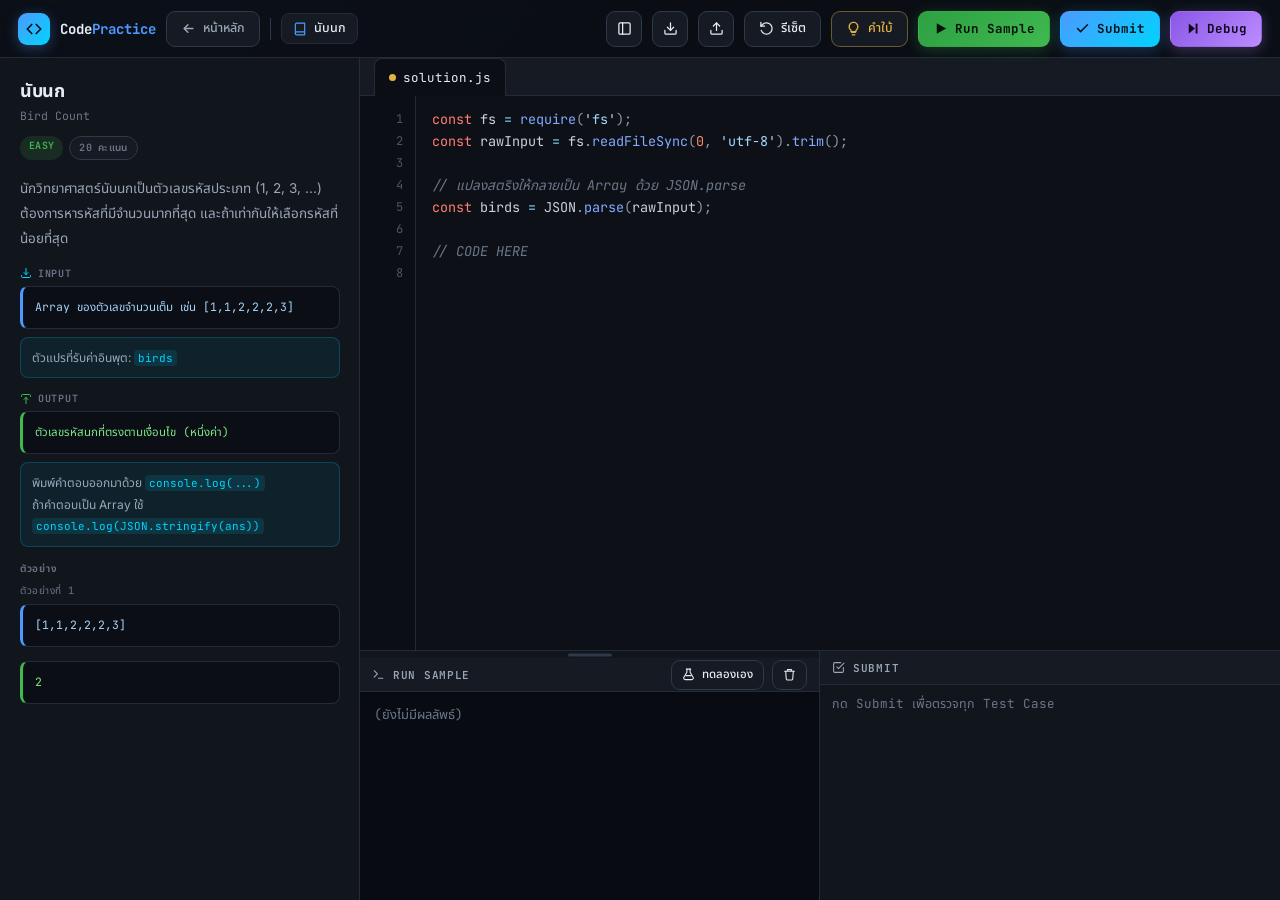
==== commit 434b0cde: "อัปเดต 2026-09-27 23:15" ====
--- a/editor.html
+++ b/editor.html
@@ -262,6 +262,72 @@
        color:var(--fg);overflow-x:auto;white-space:pre;max-height:330px;overflow-y:auto}
   .sol-copy{position:absolute;top:6px;right:6px}
   .sol-note{font-size:11.5px;line-height:1.6;color:var(--fg3);margin-top:6px}
+
+  /* ================= แผง "ทดลองเอง" (ใส่ input อิสระ) =================
+     หน้าตาเหมือนแผงคำใบ้ เพื่อให้รู้ว่าเป็นส่วนเสริมของหน้าเดียวกัน
+     สองแผงนี้เปิดพร้อมกันไม่ได้ (ทำให้จอแคบและสับสนว่ากำลังดูอะไร) */
+  .labpanel{position:fixed;top:var(--navH);right:0;bottom:0;width:min(520px,94vw);
+       z-index:41;background:var(--bg2);border-left:1px solid var(--line);
+       box-shadow:-14px 0 44px rgba(0,0,0,.55);
+       display:flex;flex-direction:column}
+  .labpanel[hidden],.labbg[hidden]{display:none}
+  .labhead{display:flex;align-items:center;gap:10px;padding:11px 12px;
+       border-bottom:1px solid var(--line);flex:none}
+  .labhead .btn{margin-left:auto}
+
+  .labsec{padding:11px 14px;border-bottom:1px solid var(--line);flex:none}
+  .labsec.grow{flex:1;min-height:0;display:flex;flex-direction:column}
+  .lablbl{font-size:11.5px;font-weight:700;color:var(--fg3);margin-bottom:5px;
+       display:flex;align-items:center;gap:7px}
+  .lablbl .cnt{margin-left:auto;font-weight:400}
+  .labnote{font-size:12px;line-height:1.65;color:var(--fg2);background:var(--bg);
+       border:1px solid var(--line);border-left:2px solid var(--acc2);
+       border-radius:0 7px 7px 0;padding:8px 10px;margin-bottom:10px}
+  .labnote b{color:var(--fg)}
+
+  /* ปุ่มยกมาจากเคสของโจทย์ — จุดเริ่มต้นที่ดีที่สุดในการทดลอง */
+  .labquick{display:flex;flex-wrap:wrap;gap:6px}
+  .labquick .btn.sm{padding:0 9px}
+  .labquick .btn.sm.on{border-color:var(--acc2);color:var(--acc2)}
+
+  .labta{width:100%;min-height:96px;resize:vertical;padding:9px 11px;
+       background:var(--bg);color:var(--fg);border:1px solid var(--line2);
+       border-radius:8px;font:12.5px/1.6 var(--mono,ui-monospace,Consolas,monospace)}
+  .labta:focus{outline:none;border-color:var(--acc)}
+  .labta.bad{border-color:var(--err)}
+
+  .labacts{display:flex;gap:7px;flex-wrap:wrap;align-items:center;margin-top:9px}
+  .labacts .hint{flex:none}
+  .labmeta{font-size:11.5px;color:var(--fg3);font-variant-numeric:tabular-nums}
+  .labmeta b{color:var(--fg2);font-weight:600}
+
+  .labwarn{font-size:12px;line-height:1.6;color:var(--warn);margin-top:8px;
+       display:none;padding:7px 9px;border-radius:7px;
+       background:color-mix(in srgb,var(--warn) 12%,transparent);
+       border:1px solid color-mix(in srgb,var(--warn) 34%,transparent)}
+  .labwarn.on{display:block}
+
+  .labout{flex:1;min-height:96px;overflow:auto;margin-top:9px;padding:9px 11px;
+       background:var(--bg);border:1px solid var(--line);border-radius:8px;
+       font:12.5px/1.62 var(--mono,ui-monospace,Consolas,monospace);color:var(--fg)}
+  .labout .o-err{color:var(--err)}
+  .labout .o-dim{color:var(--fg3)}
+  .labout .o-sep{color:var(--fg3);margin:7px 0 5px;padding-top:6px;
+       border-top:1px solid var(--line);display:block}
+
+  /* รายการชุดทดลองที่เก็บไว้ */
+  .labsave{max-height:150px;overflow:auto;margin-top:8px;
+       border:1px solid var(--line);border-radius:8px;background:var(--bg)}
+  .labsave:empty{display:none}
+  .labitem{display:flex;align-items:center;gap:7px;padding:6px 8px;
+       border-bottom:1px solid var(--line)}
+  .labitem:last-child{border-bottom:0}
+  .labitem .nm{flex:1;min-width:0;font-size:12.5px;overflow:hidden;
+       text-overflow:ellipsis;white-space:nowrap}
+  .labitem .mini{flex:none;display:flex;gap:4px;align-items:center}
+  .labitem .btn.sm{height:24px;padding:0 8px;font-size:11px}
+  .labitem .st{font-size:10.5px;color:var(--fg3);flex:none}
+  .labitem .st.ok{color:var(--ok)}
 </style>
 </head>
 <body>
@@ -378,6 +444,10 @@
             Run Sample
             <span class="grow"></span>
             <span class="tag" id="runTag"></span>
+            <button class="btn sm" id="btnLab" title="ใส่ input เองแล้วทดลองได้อิสระ ไม่กระทบคะแนน (Ctrl+Shift+L)">
+              <svg viewBox="0 0 24 24" fill="none" stroke="currentColor" stroke-width="2" stroke-linecap="round" stroke-linejoin="round"><path d="M9 2v6L3.5 17A3 3 0 0 0 6 21.5h12a3 3 0 0 0 2.5-4.5L15 8V2"/><path d="M8 2h8"/><path d="M7 14h10"/></svg>
+              ทดลองเอง
+            </button>
             <button class="btn sm" id="btnClearRaw" title="ล้างหน้าจอ">
               <svg viewBox="0 0 24 24" fill="none" stroke="currentColor" stroke-width="2" stroke-linecap="round" stroke-linejoin="round"><path d="M3 6h18M8 6V4a1 1 0 0 1 1-1h6a1 1 0 0 1 1 1v2M19 6l-1 14a2 2 0 0 1-2 2H8a2 2 0 0 1-2-2L5 6"/></svg>
             </button>
@@ -463,9 +533,63 @@
   </div>
 </aside>
 
-<script src="problems/problems.js?v=58"></script>
-<script src="js/interpreter.js?v=58"></script>
-<script src="js/editor.js?v=58"></script>
-<script src="js/app.js?v=58"></script>
+<!-- ================= แผง "ทดลองเอง" =================
+     ใส่ input ได้อิสระ ไม่ผูกกับ test case ของโจทย์
+     ไม่แตะคะแนน ไม่นับจำนวนครั้งที่ส่ง และไม่กระทบสถานะผ่าน/ไม่ผ่าน -->
+<div class="labbg" id="labBg" hidden></div>
+<aside class="labpanel" id="labPanel" hidden aria-label="ทดลองด้วย input ที่ใส่เอง">
+  <div class="labhead">
+    <div class="htitle">
+      <svg viewBox="0 0 24 24" fill="none" stroke="currentColor" stroke-width="2" stroke-linecap="round" stroke-linejoin="round"><path d="M9 2v6L3.5 17A3 3 0 0 0 6 21.5h12a3 3 0 0 0 2.5-4.5L15 8V2"/><path d="M8 2h8"/><path d="M7 14h10"/></svg>
+      <b>ทดลองเอง</b>
+    </div>
+    <button class="btn icon" id="labClose" title="ปิด (Esc)">
+      <svg viewBox="0 0 24 24" fill="none" stroke="currentColor" stroke-width="2.3" stroke-linecap="round"><path d="M18 6L6 18M6 6l12 12"/></svg>
+    </button>
+  </div>
+
+  <div class="labsec">
+    <div class="labnote">
+      พิมพ์ <b>input</b> ที่อยากลองได้เลย แล้วกด <b>รัน</b>
+      โค้ดของโจทย์จะได้รับข้อความนี้เป็น stdin ตรง ๆ เหมือนตอนส่งงานจริง
+      <br>ส่วนนี้เป็นการทดลองเท่านั้น <b>ไม่กระทบคะแนน ไม่นับจำนวนครั้งที่ส่ง</b> และทำได้เท่าที่ต้องการ
+    </div>
+    <div class="lablbl">ยกมาจากข้อมูลของโจทย์ แล้วแก้เฉพาะที่ต้องการ</div>
+    <div class="labquick" id="labQuick"></div>
+  </div>
+
+  <div class="labsec grow">
+    <div class="lablbl">
+      input ที่จะลอง
+      <span class="cnt" id="labShape"></span>
+    </div>
+    <textarea class="labta" id="labIn" spellcheck="false" autocomplete="off"
+      placeholder='พิมพ์ JSON เช่น [1,2,4] หรือ {"A":1,"B":9}'></textarea>
+    <div class="labacts">
+      <button class="btn sm go" id="labRun">
+        <svg viewBox="0 0 24 24" fill="currentColor"><path d="M6 3.5v17l15-8.5z"/></svg>รัน
+      </button>
+      <button class="btn sm" id="labFormat" title="จัดรูปให้อ่านง่าย (Ctrl+Shift+L ที่ช่องนี้จะรันแทน)">จัดรูป</button>
+      <button class="btn sm" id="labSave" title="เก็บ input นี้ไว้ในรายการด้านล่าง">เก็บลงรายการ</button>
+      <button class="btn sm" id="labCopy" title="คัดลอก input">คัดลอก</button>
+      <span class="labmeta" id="labMeta"></span>
+    </div>
+    <div class="labwarn" id="labWarn"></div>
+    <div class="labout" id="labOut"><span class="o-dim">ยังไม่ได้รัน</span></div>
+  </div>
+
+  <div class="labsec">
+    <div class="lablbl">
+      ชุดทดลองของฉัน
+      <span class="cnt" id="labSavedN"></span>
+    </div>
+    <div class="labsave" id="labSaved"></div>
+  </div>
+</aside>
+
+<script src="problems/problems.js?v=61"></script>
+<script src="js/interpreter.js?v=61"></script>
+<script src="js/editor.js?v=61"></script>
+<script src="js/app.js?v=61"></script>
 </body>
 </html>
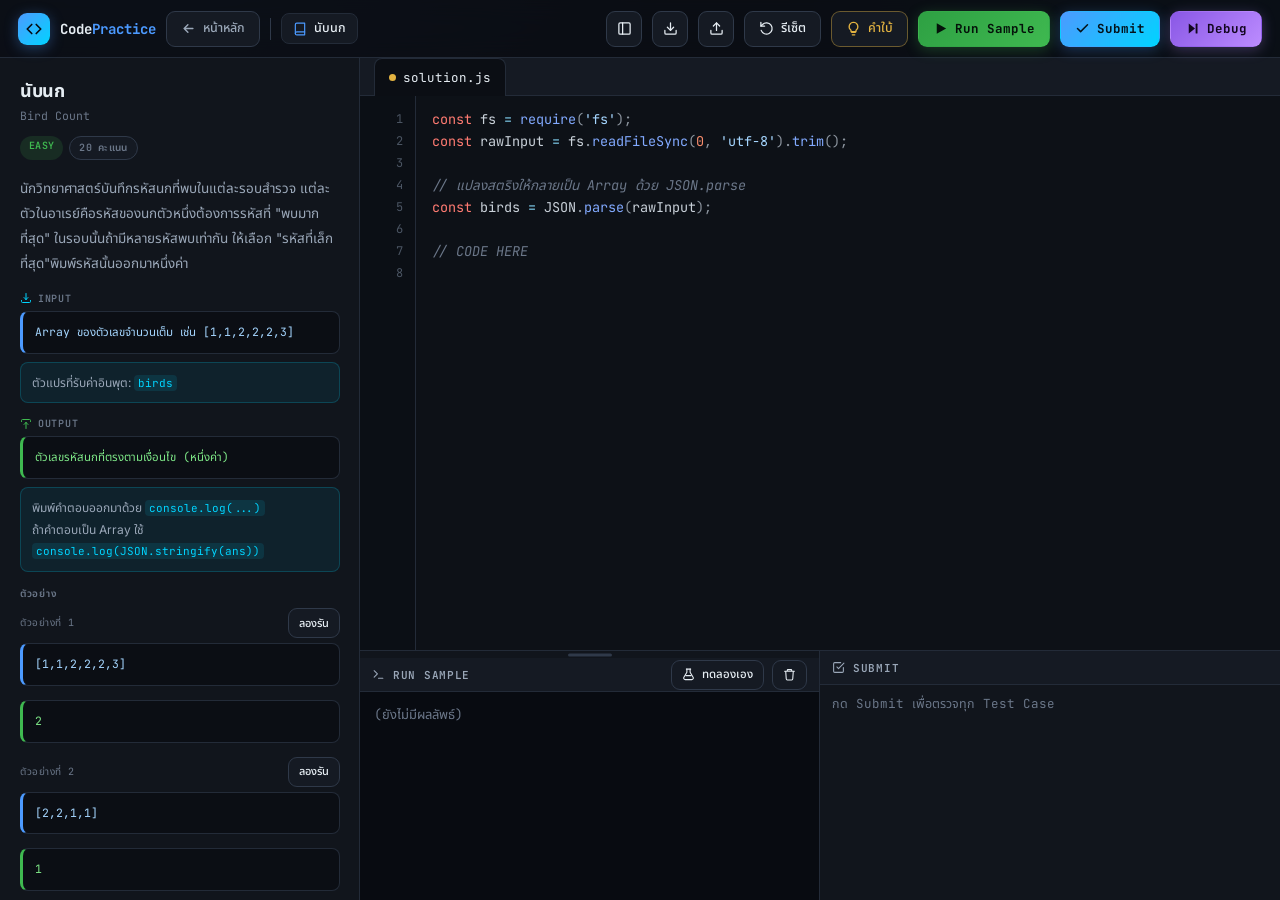
==== commit 3ac7bf05: "อัปเดต 2026-09-28 01:36" ====
--- a/editor.html
+++ b/editor.html
@@ -8,7 +8,7 @@
 <link rel="preconnect" href="https://fonts.googleapis.com">
 <link rel="preconnect" href="https://fonts.gstatic.com" crossorigin>
 <link href="https://fonts.googleapis.com/css2?family=JetBrains+Mono:wght@400;500;700&family=Inter:wght@400;500;600;700&family=Noto+Sans+Thai:wght@400;500;600&display=swap" rel="stylesheet">
-<link rel="stylesheet" href="js/theme.css?v=58">
+<link rel="stylesheet" href="js/theme.css?v=64">
 <style>
 /* ============ LAYOUT 3 ส่วน ============ */
 .app{position:relative;z-index:1;display:flex;flex-direction:column;height:100vh;overflow:hidden}
@@ -29,6 +29,35 @@
 .chip.hard{background:rgba(248,81,73,.14);color:var(--err)}
 .chip.score{background:var(--card);color:var(--fg3);border:1px solid var(--line2)}
 .side .desc{font-size:13.5px;line-height:1.85;color:var(--fg2);margin-bottom:16px}
+
+  /* ---------- เนื้อหาช่วยอ่านโจทย์ ----------
+     แยกเป็นกล่องย่อย ๆ ไม่ยัดเป็นย้อหน้าเดียว
+     เพราะข้อมูลเยอะแล้วอ่านยากกว่าอ่านสั้น ๆ แต่ถ้าสั้นเกินไปก็จะงงเหมือนเดิม
+     กล่อง walkthrough กางไว้เลย ส่วนอีกสองกล่องพับไว้
+     เพราะ 9 จาก 10 คนจะอ่านตัวอย่างเดินทาง แต่ไม่กี่คนจะเปิด "ข้อควรระวัง" */
+.gd{margin:0 0 14px;border:1px solid var(--line);border-radius:9px;
+     background:var(--bg);overflow:hidden}
+.gd-h{display:flex;align-items:center;gap:8px;width:100%;padding:9px 11px;
+     background:none;border:0;color:var(--fg);font:inherit;font-size:12.5px;
+     font-weight:600;cursor:pointer;text-align:left}
+.gd-h:hover{background:var(--bg2)}
+.gd-h:focus-visible{outline:2px solid var(--acc);outline-offset:-2px}
+.gd-ic{width:15px;height:15px;flex:none;color:var(--acc)}
+.gd-chev{width:14px;height:14px;flex:none;margin-left:auto;color:var(--fg3);
+     transition:transform .16s ease}
+.gd.open .gd-chev{transform:rotate(90deg)}
+.gd-b{display:none;padding:0 12px 12px}
+.gd.open .gd-b{display:block}
+.gd-w{font-size:12.8px;line-height:1.85;color:var(--fg2);
+     white-space:pre-wrap;word-break:break-word;
+     background:var(--bg2);border-left:2px solid var(--acc);
+     border-radius:0 6px 6px 0;padding:9px 11px}
+.gd-b + .gd-b{margin-top:10px}
+.gd-row{font-size:12.5px;line-height:1.8;color:var(--fg2);
+     white-space:pre-wrap;word-break:break-word;display:flex;gap:8px}
+.gd-row b{flex:none;font-weight:700;font-size:11.5px;color:var(--fg3);padding-top:1px}
+.gd-row.warn b{color:var(--warn)}
+
 .blk{margin-bottom:14px}
 .blk-t{display:flex;align-items:center;gap:6px;margin-bottom:6px;font-family:var(--mono);font-size:10px;font-weight:600;letter-spacing:.7px;text-transform:uppercase;color:var(--fg3)}
 .blk-t svg{width:12px;height:12px}
@@ -38,7 +67,15 @@
 .hint{margin-top:8px;padding:9px 11px;border-radius:8px;background:rgba(0,212,255,.07);border:1px solid rgba(0,212,255,.2);font-size:12px;line-height:1.8;color:var(--fg2)}
 .hint code{font-family:var(--mono);font-size:11px;color:var(--acc2);background:rgba(0,212,255,.1);padding:1px 4px;border-radius:4px}
 .ex{margin-bottom:8px}
-.ex-head{font-family:var(--mono);font-size:10px;color:var(--fg3);text-transform:uppercase;letter-spacing:.5px;margin-bottom:5px}
+.ex-head{display:flex;align-items:center;gap:8px;font-family:var(--mono);font-size:10px;
+     color:var(--fg3);text-transform:uppercase;letter-spacing:.5px;margin-bottom:5px}
+.ex-head .ex-run{margin-left:auto;text-transform:none;letter-spacing:0;font-size:11px}
+
+/* ป้ายบอกว่ารันแล้วตรงกับตัวอย่างไหม
+   นักเรียนไม่รู้ว่า output ที่ได้ "ถูก" หรือ "เป็นรูปแบบอื่น"
+   การบอกตรง ๆ ช่วยได้มากกว่าปล่อยให้เดาเอง */
+.tag.ex-ok{color:var(--ok)}
+.tag.ex-no{color:var(--warn)}
 
 .right{flex:1;display:flex;flex-direction:column;min-width:0;min-height:0}
 .edbar{
@@ -260,8 +297,81 @@
   .sol-code pre{margin:0;padding:11px 12px;background:var(--bg);border:1px solid var(--line);
        border-radius:7px;font:12.2px/1.62 var(--mono,ui-monospace,Consolas,monospace);
        color:var(--fg);overflow-x:auto;white-space:pre;max-height:330px;overflow-y:auto}
+  /* โค้ดถูกแยกเป็น element ต่อบรรทัด เพื่อให้ชี้กลับไปบรรทัดที่ใช้ศัพท์ได้
+     เลขบรรทัดมาจาก CSS counter ไม่ใช่ตัวอักษรในข้อความ
+     ถ้าใส่ตัวเลขลงในข้อความ ปุ่มคัดลอกจะได้ตัวเลขปนไปด้วย
+     ผลข้างเคียงคือข้อความในกล่องไม่มีขี้บรรทัด จึงต้องใส่กลับตอนคัดลอก
+     (ดู codeTextOf และ fixCodeCopy ใน js/app.js)
+     ต้องเป็น block ไม่ใช่ inline-block: ถ้าใช้ inline-block แล้ว
+     บรรทัดจะไม่ซ้อนกันเป็นบรรทัดเดียว ทำให้กล่องโค้ดสูงเท่ากับ 2 บรรทัด */
+  .sol-pre{counter-reset:solline}
+  .sol-pre .sl{display:block;padding-left:34px;position:relative;min-height:1.62em}
+  .sol-pre .sl::before{counter-increment:solline;content:counter(solline);
+       position:absolute;left:0;top:0;width:26px;text-align:right;
+       color:var(--fg3);opacity:.5;font-size:11px;line-height:inherit}
+  .sol-pre .sl.hit{background:color-mix(in srgb,var(--acc) 20%,transparent);
+       box-shadow:inset 2px 0 0 var(--acc)}
   .sol-copy{position:absolute;top:6px;right:6px}
   .sol-note{font-size:11.5px;line-height:1.6;color:var(--fg3);margin-top:6px}
+
+  /* ================= คำศัพท์ประกอบเฉลย =================
+     ทำไมต้องมี: นักเรียนที่เปิดเฉลยแล้วจะสงสัยเสมอว่า "ตรงนี้คืออะไร"
+     คำอธิบายจึงต้องอยู่ใต้เฉลยนั้นเลย ไม่ใช่ไปหาที่อื่น */
+  .tm-wrap,.tm-starter{margin-top:10px;border:1px solid var(--line);
+       border-radius:8px;background:var(--bg);overflow:hidden}
+  .tm-head{display:flex;align-items:center;gap:8px;width:100%;padding:8px 10px;
+       background:none;border:0;color:var(--fg);font:inherit;font-size:12.5px;
+       font-weight:600;cursor:pointer;text-align:left}
+  .tm-head:hover{background:var(--bg2)}
+  .tm-head:focus-visible{outline:2px solid var(--acc);outline-offset:-2px}
+  .tm-chev{display:flex;width:14px;height:14px;flex:none;color:var(--fg3);
+       transition:transform .16s ease}
+  .tm-chev .chev{width:14px;height:14px}
+  .tm-wrap.open .tm-chev,.tm-starter.open .tm-chev{transform:rotate(90deg)}
+  .tm-hint{margin-left:auto;font-size:11px;font-weight:400;color:var(--fg3)}
+  .tm-list{display:none;padding:0 8px 8px}
+  .tm-wrap.open .tm-list,.tm-starter.open .tm-list{display:block}
+
+  .tm-item,.tm-sitem{border-top:1px solid var(--line)}
+  .tm-item:first-child,.tm-sitem:first-child{border-top:0}
+  .tm-btn,.tm-sbtn{display:flex;align-items:baseline;flex-wrap:wrap;gap:4px 8px;
+       width:100%;padding:7px 6px;background:none;border:0;color:var(--fg);
+       font:inherit;font-size:12px;line-height:1.6;text-align:left;cursor:pointer;
+       border-radius:6px}
+  .tm-btn:hover,.tm-sbtn:hover{background:var(--bg2)}
+  .tm-btn:focus-visible,.tm-sbtn:focus-visible{outline:2px solid var(--acc);outline-offset:-2px}
+  .tm-nm{font:600 12px/1.5 var(--mono,ui-monospace,Consolas,monospace);
+       color:var(--acc);white-space:nowrap}
+  .tm-kind{font-size:10px;color:var(--fg3);border:1px solid var(--line);
+       border-radius:99px;padding:0 6px;white-space:nowrap}
+  .tm-w{flex:1;min-width:100%;font-size:11.8px;color:var(--fg2);line-height:1.6}
+  .tm-btn .chev{width:13px;height:13px;flex:none;color:var(--fg3);align-self:center;
+       transition:transform .16s ease}
+  .tm-item.open .tm-btn .chev,.tm-sitem.open .tm-sbtn .chev{transform:rotate(90deg)}
+
+  .tm-body,.tm-sbody{display:none;padding:2px 6px 11px}
+  .tm-item.open .tm-body,.tm-sitem.open .tm-sbody{display:block}
+  .tm-sbody{font-size:12px;line-height:1.75;color:var(--fg2)}
+  .tm-dl{margin:0}
+  .tm-dl dt{font-size:11px;font-weight:700;color:var(--fg3);margin:7px 0 1px}
+  .tm-dl dd{margin:0;font-size:12.2px;line-height:1.75;color:var(--fg2)}
+  .tm-dt-note{color:var(--acc2)}
+  .tm-dd-note{color:var(--fg2)}
+  .tm-eg{margin-top:8px}
+  .tm-eg pre{margin:0;padding:8px 10px;background:var(--bg2);border:1px solid var(--line);
+       border-radius:6px;max-height:none;overflow-x:auto}
+  .tm-eg .sl{display:block;padding-left:0;min-height:0}
+  .tm-eg .sl::before{content:none;counter-increment:none}
+  .tm-eg .sl:hover{background:none}
+  .tm-gotcha{margin-top:8px;padding:7px 9px;border-radius:0 6px 6px 0;
+       background:color-mix(in srgb,var(--warn) 12%,transparent);
+       border-left:2px solid var(--warn);font-size:11.8px;line-height:1.7;color:var(--fg2)}
+  .tm-gotcha b{display:block;font-size:10.5px;color:var(--warn);margin-bottom:2px}
+  .tm-src{margin-top:8px;font-size:11.5px;color:var(--fg3);display:flex;
+       align-items:center;flex-wrap:wrap;gap:5px}
+  .tm-line{font:inherit;font-size:11px;padding:2px 8px;border-radius:99px;
+       border:1px solid var(--line);background:var(--bg);color:var(--acc);cursor:pointer}
+  .tm-line:hover{background:var(--acc);color:var(--bg);border-color:var(--acc)}
 
   /* ================= แผง "ทดลองเอง" (ใส่ input อิสระ) =================
      หน้าตาเหมือนแผงคำใบ้ เพื่อให้รู้ว่าเป็นส่วนเสริมของหน้าเดียวกัน
@@ -423,6 +533,11 @@
           <div class="blk-t">ตัวอย่าง</div>
           <div id="pExamples"></div>
         </div>
+
+        <!-- เนื้อหาช่วยอ่านโจทย์: ตัวอย่างเดินทาง / ขนาดข้อมูล / ข้อควรระวัง
+             มาจาก problems/guides.js ถ้าไฟล์นั้นยังไม่โหลด ก็ไม่แสดงส่วนนี้
+             หน้าเว็บยังทำงานครบทุกอย่าง เพราะเป็นส่วนเสริม -->
+        <div id="pGuide"></div>
       </div>
     </aside>
 
@@ -587,9 +702,10 @@
   </div>
 </aside>
 
-<script src="problems/problems.js?v=61"></script>
-<script src="js/interpreter.js?v=61"></script>
-<script src="js/editor.js?v=61"></script>
-<script src="js/app.js?v=61"></script>
+<script src="problems/problems.js?v=64"></script>
+<script src="problems/guides.js?v=64"></script>
+<script src="js/interpreter.js?v=64"></script>
+<script src="js/editor.js?v=64"></script>
+<script src="js/app.js?v=64"></script>
 </body>
 </html>
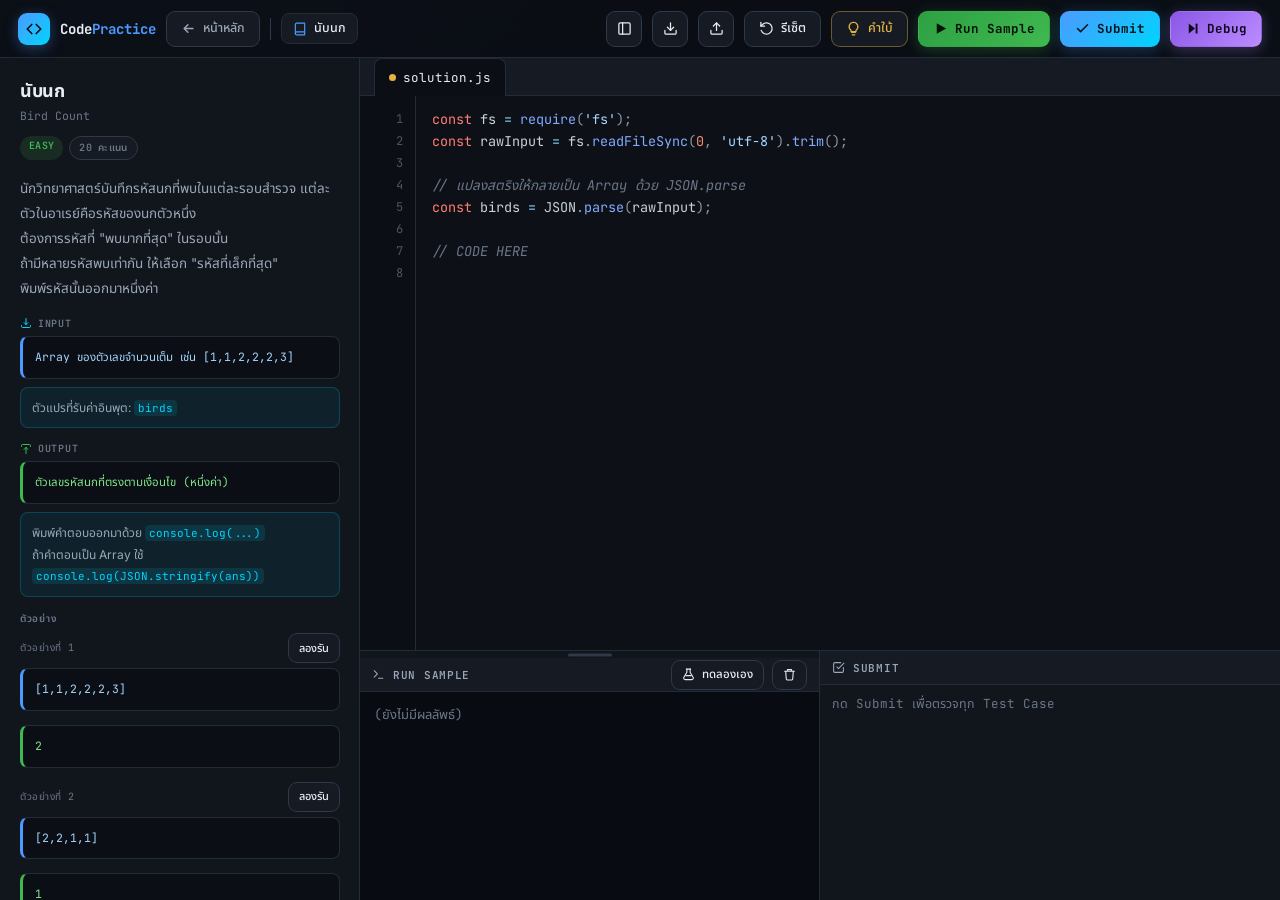
==== commit 459a047c: "อัปเดต 2026-09-28 01:51" ====
--- a/editor.html
+++ b/editor.html
@@ -8,7 +8,7 @@
 <link rel="preconnect" href="https://fonts.googleapis.com">
 <link rel="preconnect" href="https://fonts.gstatic.com" crossorigin>
 <link href="https://fonts.googleapis.com/css2?family=JetBrains+Mono:wght@400;500;700&family=Inter:wght@400;500;600;700&family=Noto+Sans+Thai:wght@400;500;600&display=swap" rel="stylesheet">
-<link rel="stylesheet" href="js/theme.css?v=64">
+<link rel="stylesheet" href="js/theme.css?v=65">
 <style>
 /* ============ LAYOUT 3 ส่วน ============ */
 .app{position:relative;z-index:1;display:flex;flex-direction:column;height:100vh;overflow:hidden}
@@ -28,7 +28,11 @@
 .chip.medium{background:rgba(227,179,65,.14);color:var(--warn)}
 .chip.hard{background:rgba(248,81,73,.14);color:var(--err)}
 .chip.score{background:var(--card);color:var(--fg3);border:1px solid var(--line2)}
-.side .desc{font-size:13.5px;line-height:1.85;color:var(--fg2);margin-bottom:16px}
+/* white-space: pre-line สำคัญมาก
+   โจทย์ที่เขียนเป็นหลายบรรทัดใน problems.js จะขึ้นบรรทัดใหม่ตามที่เขียน
+   ถ้าไม่ใส่ HTML จะยุบขึ้นเป็นบรรทัดเดียวยาว ๆ อ่านยากกว่าเดิม */
+.side .desc{font-size:13.5px;line-height:1.85;color:var(--fg2);margin-bottom:16px;
+            white-space:pre-line}
 
   /* ---------- เนื้อหาช่วยอ่านโจทย์ ----------
      แยกเป็นกล่องย่อย ๆ ไม่ยัดเป็นย้อหน้าเดียว
@@ -702,10 +706,10 @@
   </div>
 </aside>
 
-<script src="problems/problems.js?v=64"></script>
-<script src="problems/guides.js?v=64"></script>
-<script src="js/interpreter.js?v=64"></script>
-<script src="js/editor.js?v=64"></script>
-<script src="js/app.js?v=64"></script>
+<script src="problems/problems.js?v=65"></script>
+<script src="problems/guides.js?v=65"></script>
+<script src="js/interpreter.js?v=65"></script>
+<script src="js/editor.js?v=65"></script>
+<script src="js/app.js?v=65"></script>
 </body>
 </html>
